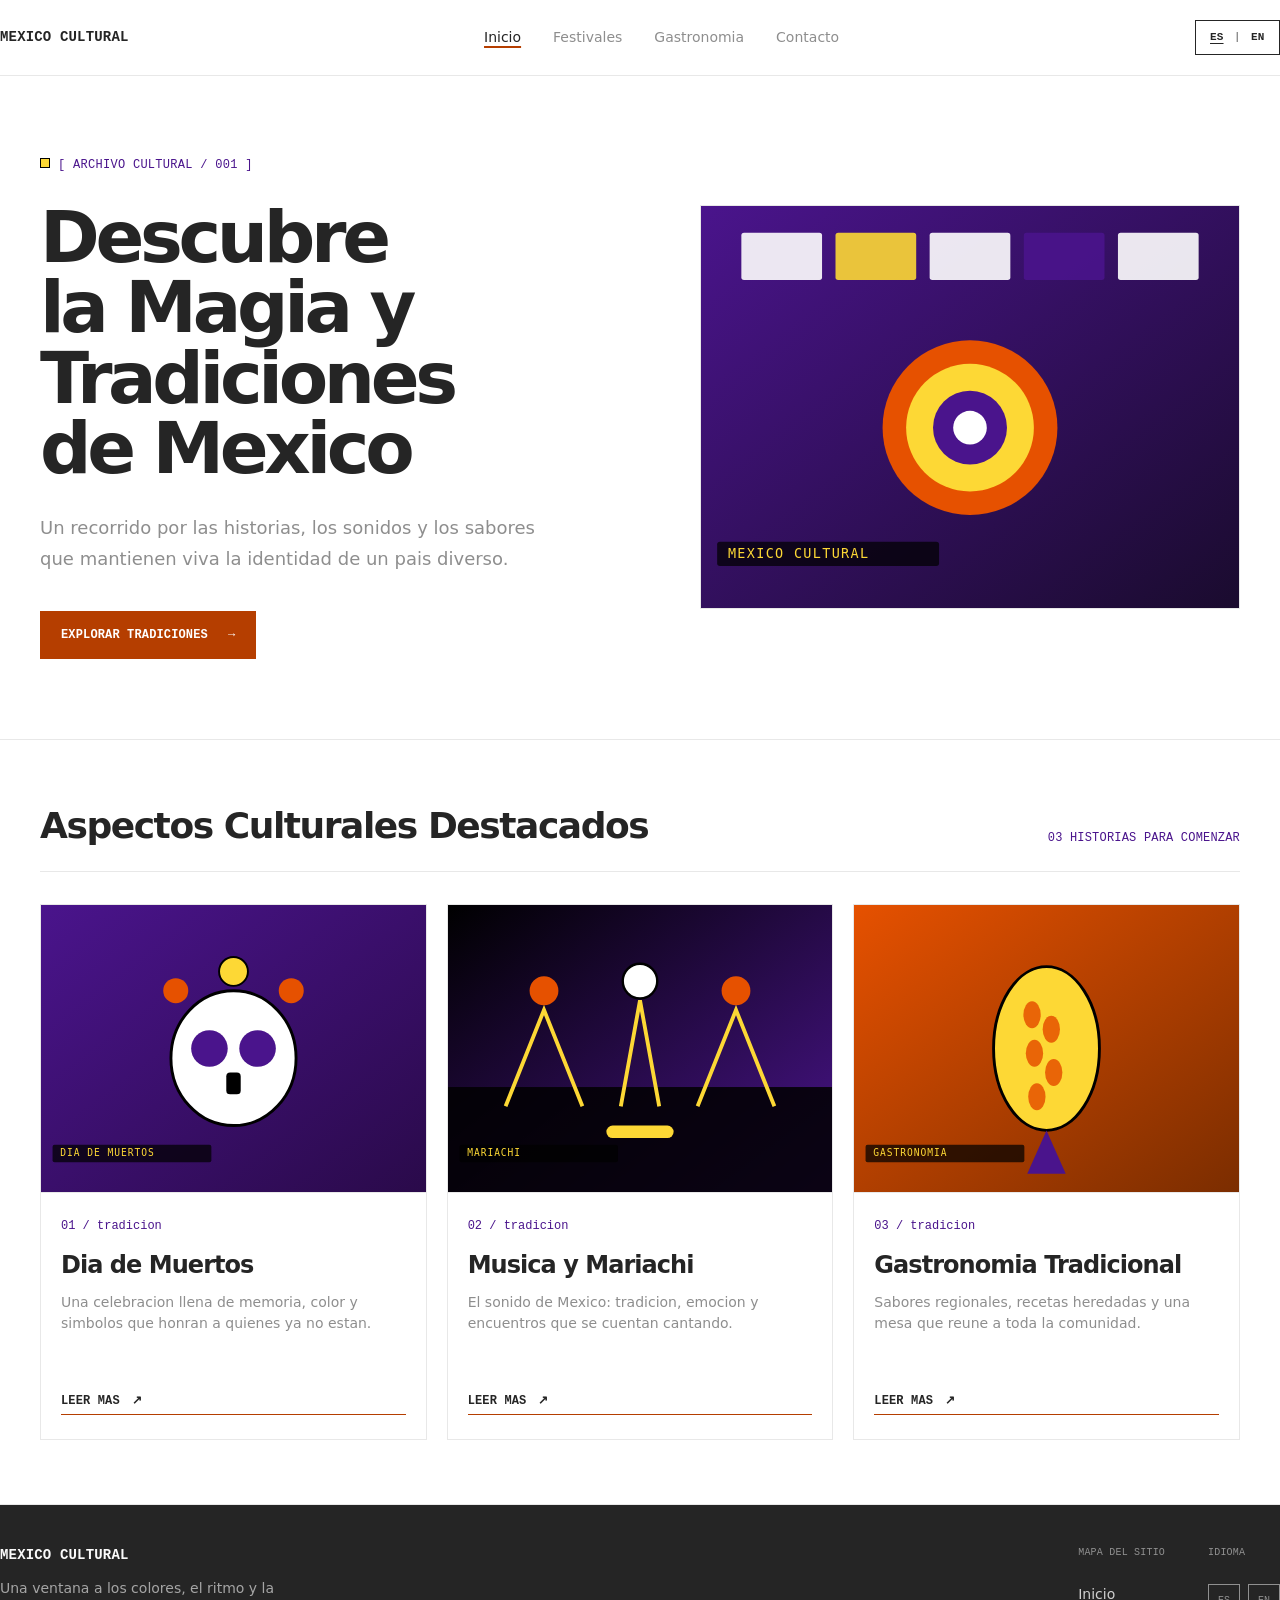
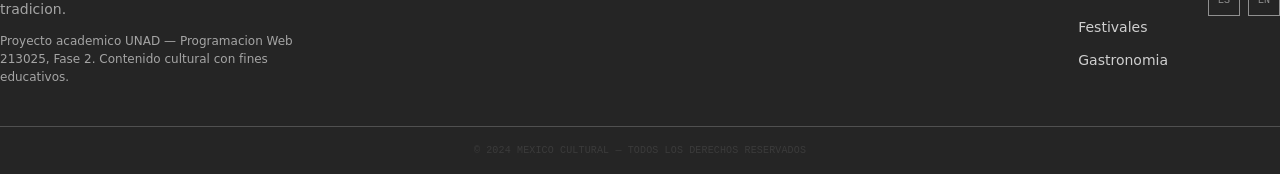
==== index.html @ 6192f886 "feat: paginas ES con imagenes reales, links validos y footer academico Skip-link, toggle ES/EN como " ====
﻿<!DOCTYPE html>
<html lang="es">
<head>
  <meta charset="UTF-8">
  <meta name="viewport" content="width=device-width, initial-scale=1.0">
  <title>Mexico: Colores, Ritmo y Tradicion</title>
  <meta name="description" content="Descubre la magia, los sonidos y los sabores de Mexico.">
  <link rel="stylesheet" href="styles.css">
</head>
<body>
  <a class="skip-link" href="#contenido">Saltar al contenido</a>
  <header class="site-header">
    <div class="container header-inner">
      <a href="index.html" class="logo" aria-label="Mexico Cultural - Inicio">Mexico Cultural</a>
      <nav class="nav" aria-label="Navegacion principal">
        <a href="index.html" class="nav-link active" aria-current="page">Inicio</a>
        <a href="festivals.html" class="nav-link">Festivales</a>
        <a href="gastronomy.html" class="nav-link">Gastronomia</a>
        <a href="#contacto" class="nav-link">Contacto</a>
      </nav>
      <div class="lang-toggle" aria-label="Idioma">
        <a href="index.html" aria-current="true" lang="es">ES</a>
        <span class="lang-separator" aria-hidden="true">|</span>
        <a href="index-en.html" lang="en">EN</a>
      </div>
    </div>
  </header>

  <main id="contenido">
    <section class="hero" aria-labelledby="hero-title">
      <div class="container hero-grid">
        <div class="hero-content">
          <p class="hero-tag">[ Archivo cultural / 001 ]</p>
          <h1 class="hero-title" id="hero-title">Descubre la Magia y Tradiciones de Mexico</h1>
          <p class="hero-description">Un recorrido por las historias, los sonidos y los sabores que mantienen viva la identidad de un pais diverso.</p>
          <a href="#destacados" class="btn btn-primary">Explorar Tradiciones <span aria-hidden="true">→</span></a>
        </div>
        <div class="hero-media">
          <img src="assets/img/hero-cultura.svg" alt="Ilustracion de papel picado, flor de cempasuchil y colores de fiesta mexicana" width="800" height="600" fetchpriority="high">
        </div>
      </div>
    </section>

    <section id="destacados" class="featured" aria-labelledby="destacados-title">
      <div class="container">
        <div class="section-header">
          <h2 class="section-title" id="destacados-title">Aspectos Culturales Destacados</h2>
          <p class="section-subtitle">03 historias para comenzar</p>
        </div>
        <div class="cards-grid">
          <article class="card">
            <div class="card-media">
              <img src="assets/img/card-muertos.svg" alt="Calavera de azucar con cempasuchil del Dia de Muertos" width="800" height="600" loading="lazy">
            </div>
            <div class="card-content">
              <p class="card-meta">01 / tradicion</p>
              <h3 class="card-title">Dia de Muertos</h3>
              <p class="card-description">Una celebracion llena de memoria, color y simbolos que honran a quienes ya no estan.</p>
              <a href="festivals.html" class="card-link">Leer mas <span aria-hidden="true">↗</span></a>
            </div>
          </article>

          <article class="card">
            <div class="card-media">
              <img src="assets/img/card-mariachi.svg" alt="Siluetas de mariachis con trompetas y guitarras en fiesta" width="800" height="600" loading="lazy">
            </div>
            <div class="card-content">
              <p class="card-meta">02 / tradicion</p>
              <h3 class="card-title">Musica y Mariachi</h3>
              <p class="card-description">El sonido de Mexico: tradicion, emocion y encuentros que se cuentan cantando.</p>
              <a href="festivals.html" class="card-link">Leer mas <span aria-hidden="true">↗</span></a>
            </div>
          </article>

          <article class="card">
            <div class="card-media">
              <img src="assets/img/card-gastronomia.svg" alt="Mazorca de maiz dorado simbolo de la cocina mexicana" width="800" height="600" loading="lazy">
            </div>
            <div class="card-content">
              <p class="card-meta">03 / tradicion</p>
              <h3 class="card-title">Gastronomia Tradicional</h3>
              <p class="card-description">Sabores regionales, recetas heredadas y una mesa que reune a toda la comunidad.</p>
              <a href="gastronomy.html" class="card-link">Leer mas <span aria-hidden="true">↗</span></a>
            </div>
          </article>
        </div>
      </div>
    </section>
  </main>

  <footer id="contacto" class="site-footer">
    <div class="container footer-grid">
      <div class="footer-brand">
        <p class="footer-logo">Mexico Cultural</p>
        <p class="footer-tagline">Una ventana a los colores, el ritmo y la tradicion.</p>
        <p class="footer-credit">Proyecto academico UNAD — Programacion Web 213025, Fase 2. Contenido cultural con fines educativos.</p>
      </div>
      <nav class="footer-nav" aria-label="Mapa del sitio">
        <span class="footer-nav-title">Mapa del sitio</span>
        <a href="index.html" class="footer-link">Inicio</a>
        <a href="festivals.html" class="footer-link">Festivales</a>
        <a href="gastronomy.html" class="footer-link">Gastronomia</a>
      </nav>
      <div class="footer-social">
        <span class="footer-nav-title">Idioma</span>
        <div class="social-links">
          <a href="index.html" class="social-link" lang="es" aria-current="true">ES</a>
          <a href="index-en.html" class="social-link" lang="en">EN</a>
        </div>
      </div>
    </div>
    <div class="footer-bottom">
      <p class="copyright">© 2024 Mexico Cultural — Todos los derechos reservados</p>
    </div>
  </footer>

  <script src="script.js"></script>
</body>
</html>
---- styles.css ----
:root {
  --background: #ffffff;
  --foreground: #252525;
  --card: #ffffff;
  --card-foreground: #252525;
  --primary: #252525;
  --primary-foreground: #fafafa;
  --secondary: #f7f7f7;
  --secondary-foreground: #252525;
  --muted: #f7f7f7;
  --muted-foreground: #8e8e8e;
  --accent: #f7f7f7;
  --accent-foreground: #252525;
  --border: #e8e8e8;
  --ring: #b5b5b5;
  --radius: 0.625rem;
}

@media (prefers-color-scheme: dark) {
  :root {
    --background: #252525;
    --foreground: #fafafa;
    --card: #252525;
    --card-foreground: #fafafa;
    --primary: #e8e8e8;
    --primary-foreground: #252525;
    --secondary: #3f3f3f;
    --secondary-foreground: #fafafa;
    --muted: #3f3f3f;
    --muted-foreground: #b5b5b5;
    --accent: #3f3f3f;
    --accent-foreground: #fafafa;
    --border: #404040;
    --ring: #8e8e8e;
  }
}

* {
  box-sizing: border-box;
  margin: 0;
  padding: 0;
  border-color: var(--border);
}

html {
  font-size: 16px;
  -webkit-font-smoothing: antialiased;
  -moz-osx-font-smoothing: grayscale;
}

body {
  font-family: system-ui, -apple-system, BlinkMacSystemFont, 'Segoe UI', Roboto, sans-serif;
  background-color: var(--background);
  color: var(--foreground);
  line-height: 1.5;
  min-height: 100vh;
  display: flex;
  flex-direction: column;
}

a {
  color: inherit;
  text-decoration: none;
}

img {
  max-width: 100%;
  height: auto;
  display: block;
}

button {
  font-family: inherit;
  cursor: pointer;
  border: none;
  background: none;
}

ul {
  list-style: none;
}

.container {
  width: 100%;
  max-width: 80rem;
  margin: 0 auto;
  padding: 0 1.5rem;
}

@media (min-width: 1024px) {
  .container {
    padding: 0 2.5rem;
  }
}

.header-inner {
  display: flex;
  align-items: center;
  justify-content: space-between;
  gap: 1.5rem;
  padding: 1.25rem 0;
}

.logo {
  font-family: ui-monospace, SFMono-Regular, 'SF Mono', Menlo, monospace;
  font-size: 0.875rem;
  font-weight: 700;
  text-transform: uppercase;
  letter-spacing: 0.012em;
  color: var(--foreground);
}

.nav {
  display: none;
  align-items: center;
  gap: 2rem;
}

@media (min-width: 768px) {
  .nav {
    display: flex;
  }
}

.nav-link {
  font-size: 0.875rem;
  color: var(--muted-foreground);
  transition: color 0.2s ease;
}

.nav-link:hover,
.nav-link.active {
  color: var(--foreground);
}

.nav-link.active {
  text-decoration: underline;
  text-decoration-thickness: 2px;
  text-underline-offset: 4px;
  font-weight: 500;
}

.lang-toggle {
  display: inline-flex;
  align-items: center;
  gap: 0.25rem;
  border: 1px solid var(--foreground);
  padding: 0.5rem 0.75rem;
  font-family: ui-monospace, SFMono-Regular, 'SF Mono', Menlo, monospace;
  font-size: 0.6875rem;
  font-weight: 700;
  letter-spacing: 0.014em;
  color: var(--foreground);
  transition: background-color 0.2s ease, color 0.2s ease;
}

.lang-toggle:hover {
  background-color: var(--foreground);
  color: var(--primary-foreground);
}

.lang-separator {
  color: var(--muted-foreground);
}

.site-header {
  border-bottom: 1px solid var(--border);
  position: sticky;
  top: 0;
  background-color: var(--background);
  z-index: 100;
}

main {
  flex: 1;
}

.hero {
  padding: 3rem 0 5rem;
}

@media (min-width: 768px) {
  .hero {
    padding: 5rem 0;
  }
}

.hero-grid {
  display: grid;
  gap: 2.5rem;
}

@media (min-width: 1024px) {
  .hero-grid {
    grid-template-columns: 1.05fr 0.95fr;
    align-items: center;
    gap: 4rem;
  }
}

.hero-content {
  max-width: 42rem;
}

.hero-tag {
  font-family: ui-monospace, SFMono-Regular, 'SF Mono', Menlo, monospace;
  font-size: 0.75rem;
  text-transform: uppercase;
  letter-spacing: 0.024em;
  color: var(--muted-foreground);
  margin-bottom: 1.75rem;
}

.hero-title {
  font-size: 3rem;
  font-weight: 600;
  line-height: 0.98;
  letter-spacing: -0.06em;
  text-wrap: balance;
}

@media (min-width: 768px) {
  .hero-title {
    font-size: 4.5rem;
  }
}

.hero-description {
  margin-top: 1.75rem;
  max-width: 32rem;
  font-size: 1rem;
  line-height: 1.75;
  color: var(--muted-foreground);
}

@media (min-width: 768px) {
  .hero-description {
    font-size: 1.125rem;
  }
}

.btn {
  display: inline-flex;
  align-items: center;
  gap: 1.25rem;
  font-family: ui-monospace, SFMono-Regular, 'SF Mono', Menlo, monospace;
  font-size: 0.75rem;
  font-weight: 700;
  text-transform: uppercase;
  letter-spacing: 0.012em;
  padding: 0.875rem 1.25rem;
  border: 1px solid transparent;
  transition: transform 0.2s ease, background-color 0.2s ease, color 0.2s ease;
  white-space: nowrap;
}

.btn-primary {
  border-color: var(--foreground);
  background-color: var(--foreground);
  color: var(--primary-foreground);
  margin-top: 2.25rem;
}

.btn-primary:hover {
  transform: translateY(-0.125rem);
}

.btn-outline {
  border-color: var(--primary);
  color: var(--primary);
  background-color: transparent;
}

.btn-outline:hover {
  background-color: var(--primary);
  color: var(--primary-foreground);
}

.image-placeholder {
  position: relative;
  display: flex;
  align-items: center;
  justify-content: center;
  aspect-ratio: 4 / 3;
  overflow: hidden;
  border: 1px solid var(--border);
  background-color: var(--muted);
}

.hero .image-placeholder {
  aspect-ratio: 4 / 3;
}

.placeholder-border {
  position: absolute;
  inset: 1rem;
  border: 1px dashed var(--muted-foreground);
  opacity: 0.4;
}

.placeholder-content {
  position: relative;
  display: flex;
  flex-direction: column;
  align-items: center;
  gap: 0.5rem;
  color: var(--muted-foreground);
  text-align: center;
}

.placeholder-icon {
  font-size: 1.5rem;
  font-weight: 300;
  line-height: 1;
}

.placeholder-label {
  font-family: ui-monospace, SFMono-Regular, 'SF Mono', Menlo, monospace;
  font-size: 0.625rem;
  text-transform: uppercase;
  letter-spacing: 0.022em;
}

.featured {
  border-top: 1px solid var(--border);
  padding: 3rem 0 4rem;
}

@media (min-width: 1024px) {
  .featured {
    padding: 4rem 0;
  }
}

.section-header {
  display: flex;
  flex-direction: column;
  gap: 0.75rem;
  border-bottom: 1px solid var(--border);
  padding-bottom: 1.5rem;
  margin-bottom: 2rem;
}

@media (min-width: 640px) {
  .section-header {
    flex-direction: row;
    align-items: flex-end;
    justify-content: space-between;
  }
}

.section-title {
  font-size: 1.875rem;
  font-weight: 600;
  letter-spacing: -0.04em;
  line-height: 1.2;
}

@media (min-width: 768px) {
  .section-title {
    font-size: 2.25rem;
  }
}

.section-subtitle {
  font-family: ui-monospace, SFMono-Regular, 'SF Mono', Menlo, monospace;
  font-size: 0.75rem;
  text-transform: uppercase;
  letter-spacing: 0.016em;
  color: var(--muted-foreground);
}

.cards-grid {
  display: grid;
  gap: 1.25rem;
}

@media (min-width: 768px) {
  .cards-grid {
    grid-template-columns: repeat(3, 1fr);
  }
}

.card {
  display: flex;
  flex-direction: column;
  border: 1px solid var(--border);
  background-color: var(--card);
  padding: 0.75rem;
  transition: border-color 0.2s ease;
}

.card:hover {
  border-color: var(--ring);
}

.card .image-placeholder {
  aspect-ratio: 4 / 3;
  margin: -0.75rem -0.75rem 0;
}

.card-content {
  flex: 1;
  display: flex;
  flex-direction: column;
  padding: 1.5rem 0.5rem 0.75rem;
}

.card-meta {
  font-family: ui-monospace, SFMono-Regular, 'SF Mono', Menlo, monospace;
  font-size: 0.75rem;
  color: var(--muted-foreground);
  margin-bottom: 1rem;
}

.card-title {
  font-size: 1.5rem;
  font-weight: 600;
  letter-spacing: -0.04em;
  line-height: 1.2;
}

.card-description {
  margin-top: 0.75rem;
  min-height: 5rem;
  font-size: 0.875rem;
  line-height: 1.5;
  color: var(--muted-foreground);
}

.card-link {
  display: inline-flex;
  align-items: center;
  gap: 0.75rem;
  margin-top: 1.25rem;
  border-bottom: 1px solid var(--foreground);
  padding-bottom: 0.25rem;
  font-family: ui-monospace, SFMono-Regular, 'SF Mono', Menlo, monospace;
  font-size: 0.75rem;
  font-weight: 700;
  text-transform: uppercase;
  letter-spacing: 0.012em;
  color: var(--foreground);
  opacity: 1;
  transition: opacity 0.2s ease;
}

.card:hover .card-link {
  opacity: 0.6;
}

.page-header {
  padding: 3.5rem 0;
  border-bottom: 1px solid var(--border);
}

@media (min-width: 1024px) {
  .page-header {
    padding: 5rem 0;
  }
}

.page-tag {
  font-family: ui-monospace, SFMono-Regular, 'SF Mono', Menlo, monospace;
  font-size: 0.75rem;
  text-transform: uppercase;
  letter-spacing: 0.024em;
  color: var(--muted-foreground);
  margin-bottom: 1.5rem;
}

.page-title {
  font-size: 2.25rem;
  font-weight: 600;
  line-height: 1;
  letter-spacing: -0.055em;
  text-wrap: balance;
}

@media (min-width: 768px) {
  .page-title {
    font-size: 3.75rem;
  }
}

.page-description {
  margin-top: 1.5rem;
  max-width: 42rem;
  font-size: 1rem;
  line-height: 1.75;
  color: var(--muted-foreground);
}

@media (min-width: 768px) {
  .page-description {
    font-size: 1.125rem;
  }
}

.traditions {
  padding: 3rem 0;
}

@media (min-width: 1024px) {
  .traditions {
    padding: 4rem 0;
  }
}

.tradition-card {
  display: grid;
  border: 1px solid var(--border);
  background-color: var(--card);
  margin-top: 2rem;
}

@media (min-width: 768px) {
  .tradition-card {
    grid-template-columns: 1fr 1fr;
  }
}

.tradition-card:first-child {
  margin-top: 0;
}

.tradition-left .tradition-image {
  order: 1;
}

@media (min-width: 768px) {
  .tradition-left .tradition-image {
    order: 1;
  }

  .tradition-left .tradition-content {
    order: 2;
  }
}

.tradition-right .tradition-image {
  order: 2;
}

@media (min-width: 768px) {
  .tradition-right .tradition-image {
    order: 2;
  }

  .tradition-right .tradition-content {
    order: 1;
  }
}

.tradition-image {
  min-height: 16rem;
}

@media (min-width: 768px) {
  .tradition-image {
    min-height: 20rem;
  }
}

.tradition-image .image-placeholder {
  width: 100%;
  height: 100%;
  aspect-ratio: auto;
}

.tradition-content {
  display: flex;
  flex-direction: column;
  justify-content: center;
  padding: 1.75rem;
}

@media (min-width: 768px) {
  .tradition-content {
    padding: 3rem;
  }
}

.tradition-meta {
  font-family: ui-monospace, SFMono-Regular, 'SF Mono', Menlo, monospace;
  font-size: 0.75rem;
  color: var(--muted-foreground);
  margin-bottom: 1.25rem;
}

.tradition-title {
  font-size: 1.5rem;
  font-weight: 600;
  line-height: 1.25;
  letter-spacing: -0.04em;
}

@media (min-width: 768px) {
  .tradition-title {
    font-size: 1.875rem;
  }
}

.tradition-description {
  margin-top: 1.25rem;
  font-size: 0.875rem;
  line-height: 1.5;
  color: var(--muted-foreground);
}

@media (min-width: 768px) {
  .tradition-description {
    font-size: 1rem;
  }
}

.cta-section {
  padding: 3rem 0 4rem;
}

@media (min-width: 1024px) {
  .cta-section {
    padding: 5rem 0 4rem;
  }
}

.cta-card {
  display: flex;
  flex-direction: column;
  align-items: flex-start;
  gap: 1.5rem;
  border: 1px solid var(--foreground);
  background-color: var(--foreground);
  color: var(--primary-foreground);
  padding: 1.75rem;
}

@media (min-width: 768px) {
  .cta-card {
    flex-direction: row;
    align-items: center;
    justify-content: space-between;
    padding: 2.5rem;
  }
}

.cta-tag {
  font-family: ui-monospace, SFMono-Regular, 'SF Mono', Menlo, monospace;
  font-size: 0.75rem;
  text-transform: uppercase;
  letter-spacing: 0.02em;
  color: var(--primary-foreground);
  opacity: 0.6;
}

.cta-title {
  margin-top: 0.75rem;
  font-size: 1.5rem;
  font-weight: 600;
  letter-spacing: -0.04em;
}

@media (min-width: 768px) {
  .cta-title {
    font-size: 1.875rem;
  }
}

.cta-description {
  margin-top: 0.75rem;
  max-width: 36rem;
  font-size: 0.875rem;
  line-height: 1.5;
  color: var(--primary-foreground);
  opacity: 0.65;
}

.heritage-section {
  padding: 3rem 0;
}

@media (min-width: 1024px) {
  .heritage-section {
    padding: 4rem 0;
  }
}

.heritage-card {
  display: grid;
  border: 1px solid var(--border);
  background-color: var(--card);
}

@media (min-width: 768px) {
  .heritage-card {
    grid-template-columns: 0.8fr 1.2fr;
  }
}

.heritage-image {
  min-height: 16rem;
}

.heritage-image .image-placeholder {
  width: 100%;
  height: 100%;
  aspect-ratio: auto;
}

.heritage-content {
  display: flex;
  flex-direction: column;
  justify-content: center;
  padding: 1.75rem;
}

@media (min-width: 768px) {
  .heritage-content {
    padding: 3rem;
  }
}

.heritage-meta {
  font-family: ui-monospace, SFMono-Regular, 'SF Mono', Menlo, monospace;
  font-size: 0.75rem;
  color: var(--muted-foreground);
  margin-bottom: 1.25rem;
}

.heritage-title {
  font-size: 1.5rem;
  font-weight: 600;
  line-height: 1.25;
  letter-spacing: -0.04em;
}

@media (min-width: 768px) {
  .heritage-title {
    font-size: 2.25rem;
  }
}

.heritage-description {
  margin-top: 1.25rem;
  font-size: 0.875rem;
  line-height: 1.5;
  color: var(--muted-foreground);
}

.heritage-description + .heritage-description {
  margin-top: 1rem;
}

.dishes-section {
  padding: 3rem 0 4rem;
  border-top: 1px solid var(--border);
}

@media (min-width: 1024px) {
  .dishes-section {
    padding: 4rem 0;
  }
}

.dishes-section .section-header {
  margin-bottom: 2rem;
  padding-bottom: 2rem;
}

.ingredients {
  margin-top: 1.5rem;
  border-top: 1px solid var(--border);
  padding-top: 1rem;
}

.ingredients-title {
  font-family: ui-monospace, SFMono-Regular, 'SF Mono', Menlo, monospace;
  font-size: 0.625rem;
  text-transform: uppercase;
  letter-spacing: 0.016em;
  color: var(--muted-foreground);
}

.ingredients-list {
  display: grid;
  grid-template-columns: repeat(2, 1fr);
  gap: 0.5rem 0.75rem;
  margin-top: 0.75rem;
}

.ingredients-list li {
  font-size: 0.875rem;
  position: relative;
  padding-left: 1rem;
}

.ingredients-list li::before {
  content: '—';
  position: absolute;
  left: 0;
  color: var(--muted-foreground);
}

.site-footer {
  margin-top: auto;
  border-top: 1px solid var(--border);
  background-color: var(--foreground);
  color: var(--primary-foreground);
}

.footer-grid {
  display: grid;
  gap: 2.5rem;
  padding: 2.5rem 0;
}

@media (min-width: 1024px) {
  .footer-grid {
    grid-template-columns: 1fr auto auto;
    padding: 2.5rem 0;
  }
}

.footer-logo {
  font-family: ui-monospace, SFMono-Regular, 'SF Mono', Menlo, monospace;
  font-size: 0.875rem;
  font-weight: 700;
  text-transform: uppercase;
  letter-spacing: 0.012em;
}

.footer-tagline {
  margin-top: 0.75rem;
  max-width: 18rem;
  font-size: 0.875rem;
  line-height: 1.5;
  color: var(--primary-foreground);
  opacity: 0.6;
}

.footer-nav-title {
  display: block;
  font-family: ui-monospace, SFMono-Regular, 'SF Mono', Menlo, monospace;
  font-size: 0.625rem;
  text-transform: uppercase;
  letter-spacing: 0.02em;
  color: var(--primary-foreground);
  opacity: 0.5;
  margin-bottom: 0.75rem;
}

.footer-nav {
  display: flex;
  flex-direction: column;
  gap: 0.75rem;
  font-size: 0.875rem;
}

.footer-link {
  color: var(--primary-foreground);
  opacity: 0.8;
  transition: text-decoration 0.2s ease;
}

.footer-link:hover {
  text-decoration: underline;
}

.footer-social {
  display: flex;
  flex-direction: column;
  gap: 0.75rem;
}

.social-links {
  display: flex;
  gap: 0.5rem;
}

.social-link {
  display: flex;
  align-items: center;
  justify-content: center;
  width: 2rem;
  height: 2rem;
  border: 1px solid var(--primary-foreground);
  opacity: 0.5;
  font-family: ui-monospace, SFMono-Regular, 'SF Mono', Menlo, monospace;
  font-size: 0.625rem;
  text-transform: uppercase;
  color: var(--primary-foreground);
  transition: background-color 0.2s ease, color 0.2s ease;
}

.social-link:hover {
  background-color: var(--primary-foreground);
  color: var(--foreground);
}

.footer-bottom {
  border-top: 1px solid var(--primary-foreground);
  opacity: 0.2;
  padding: 1rem 0;
}

.copyright {
  font-family: ui-monospace, SFMono-Regular, 'SF Mono', Menlo, monospace;
  font-size: 0.625rem;
  text-transform: uppercase;
  letter-spacing: 0.015em;
  text-align: center;
  color: var(--primary-foreground);
  opacity: 0.5;
}
/* ==================================================
   FASE 2 — Identidad mexicana + accesibilidad
   Conserva tokens base, amplia sin destruir.
   ================================================== */
:root {
  --cempasuchil: #E65100;
  --cempasuchil-dark: #B53E00;
  --obispo: #4A148C;
  --fiesta: #FDD835;
  --blanco: #FFFFFF;
  --negro: #000000;
}

@media (prefers-color-scheme: dark) {
  :root {
    --cempasuchil: #FF8A3D;
    --cempasuchil-dark: #E65100;
    --obispo: #CE93D8;
    --fiesta: #FDD835;
  }
}

/* Foco visible AA */
:focus-visible {
  outline: 3px solid var(--cempasuchil);
  outline-offset: 2px;
  border-radius: 2px;
}

/* Skip link */
.skip-link {
  position: absolute;
  left: -9999px;
  top: 0;
  background: var(--negro);
  color: var(--blanco);
  padding: 0.75rem 1rem;
  z-index: 200;
  font-size: 0.875rem;
}
.skip-link:focus {
  left: 0.5rem;
  top: 0.5rem;
}

/* Imagenes reales locales */
.card img,
.hero-media img,
.tradition-image img,
.heritage-image img {
  width: 100%;
  height: 100%;
  object-fit: cover;
  display: block;
}
.hero-media,
.tradition-image,
.heritage-image,
.card-media {
  overflow: hidden;
  background: var(--muted);
}
.hero-media { aspect-ratio: 4 / 3; border: 1px solid var(--border); }
.card-media { aspect-ratio: 4 / 3; margin: -0.75rem -0.75rem 0; border-bottom: 1px solid var(--border); }
.tradition-image, .heritage-image { min-height: 16rem; }
@media (min-width: 768px) {
  .tradition-image, .heritage-image { min-height: 20rem; }
}

/* Acentos editoriales morados */
.hero-tag, .page-tag, .card-meta, .tradition-meta,
.heritage-meta, .section-subtitle, .ingredients-title {
  color: var(--obispo);
}
.hero-tag::before, .page-tag::before {
  content: "";
  display: inline-block;
  width: 0.5rem;
  height: 0.5rem;
  background: var(--fiesta);
  border: 1px solid var(--negro);
  margin-right: 0.5rem;
  vertical-align: baseline;
}

/* CTA naranja accion */
.btn-primary {
  border-color: var(--cempasuchil-dark);
  background-color: var(--cempasuchil-dark);
  color: var(--blanco);
}
.btn-primary:hover { background-color: var(--cempasuchil); border-color: var(--cempasuchil); transform: translateY(-0.125rem); }
.btn-outline {
  border-color: var(--blanco);
  color: var(--blanco);
  background: transparent;
}
.btn-outline:hover { background: var(--cempasuchil-dark); border-color: var(--cempasuchil-dark); color: var(--blanco); }
.card-link { border-bottom-color: var(--cempasuchil-dark); }
.card:hover { border-color: var(--obispo); }
.nav-link.active { text-decoration-color: var(--cempasuchil-dark); }
.cta-card { border-color: var(--negro); }
.cta-tag { color: var(--fiesta); opacity: 0.9; }

/* Toggle idioma como enlaces reales */
.lang-toggle { gap: 0.5rem; }
.lang-toggle a { color: inherit; text-decoration: none; padding: 0 0.15rem; }
.lang-toggle a[aria-current="true"] { text-decoration: underline; text-underline-offset: 3px; }
.lang-toggle a:hover { text-decoration: underline; }

/* Footer academico */
.footer-credit {
  margin-top: 0.75rem;
  font-size: 0.75rem;
  line-height: 1.5;
  opacity: 0.6;
  max-width: 20rem;
}

@media (prefers-reduced-motion: reduce) {
  * { transition: none !important; }
}
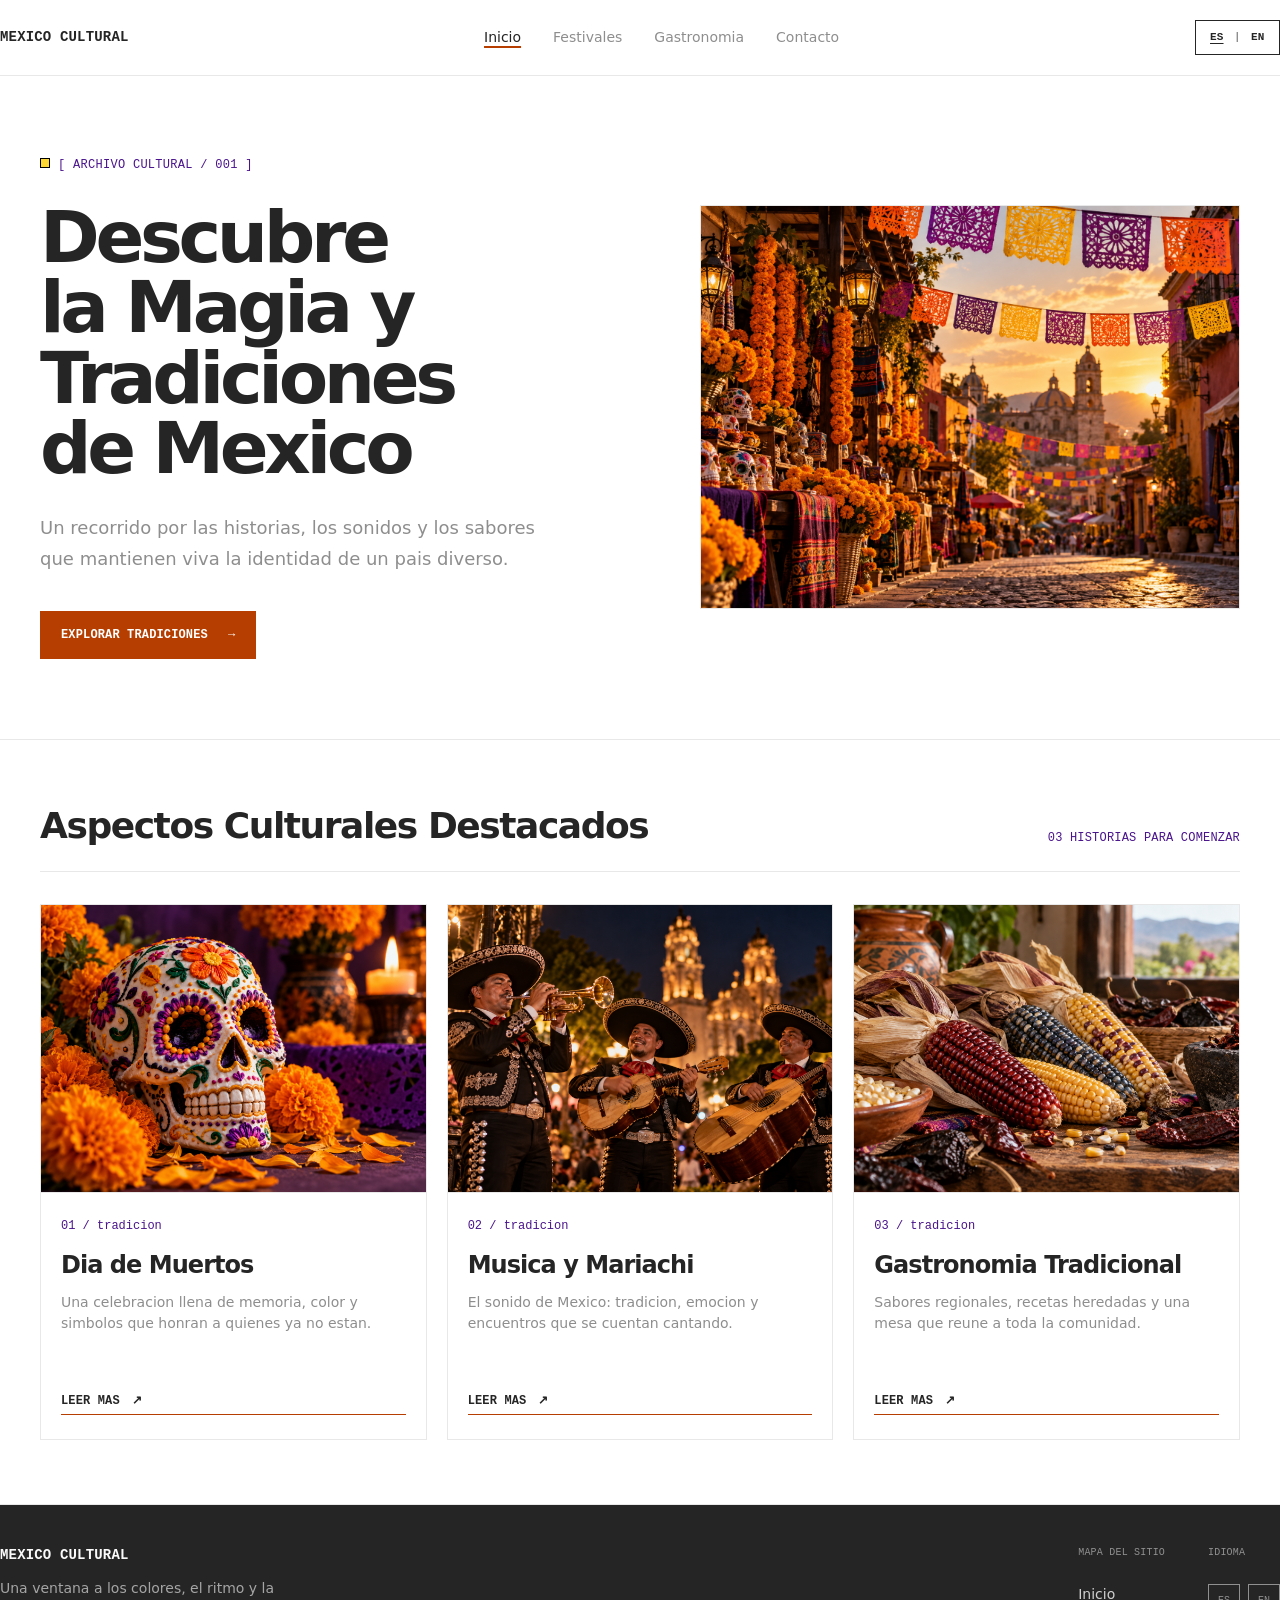
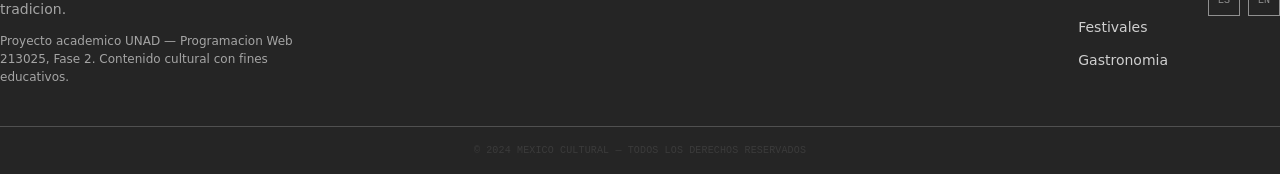
==== commit 09fca0a7: "feat: fotos reales PNG Fase 2, reemplaza SVG placeholders 12 PNG en assets/img, HTML actualizado a ." ====
--- a/index.html
+++ b/index.html
@@ -36,7 +36,7 @@
           <a href="#destacados" class="btn btn-primary">Explorar Tradiciones <span aria-hidden="true">→</span></a>
         </div>
         <div class="hero-media">
-          <img src="assets/img/hero-cultura.svg" alt="Ilustracion de papel picado, flor de cempasuchil y colores de fiesta mexicana" width="800" height="600" fetchpriority="high">
+          <img src="assets/img/hero-cultura.png" alt="Ilustracion de papel picado, flor de cempasuchil y colores de fiesta mexicana" width="800" height="600" fetchpriority="high">
         </div>
       </div>
     </section>
@@ -50,7 +50,7 @@
         <div class="cards-grid">
           <article class="card">
             <div class="card-media">
-              <img src="assets/img/card-muertos.svg" alt="Calavera de azucar con cempasuchil del Dia de Muertos" width="800" height="600" loading="lazy">
+              <img src="assets/img/card-muertos.png" alt="Calavera de azucar con cempasuchil del Dia de Muertos" width="800" height="600" loading="lazy">
             </div>
             <div class="card-content">
               <p class="card-meta">01 / tradicion</p>
@@ -62,7 +62,7 @@
 
           <article class="card">
             <div class="card-media">
-              <img src="assets/img/card-mariachi.svg" alt="Siluetas de mariachis con trompetas y guitarras en fiesta" width="800" height="600" loading="lazy">
+              <img src="assets/img/card-mariachi.png" alt="Siluetas de mariachis con trompetas y guitarras en fiesta" width="800" height="600" loading="lazy">
             </div>
             <div class="card-content">
               <p class="card-meta">02 / tradicion</p>
@@ -74,7 +74,7 @@
 
           <article class="card">
             <div class="card-media">
-              <img src="assets/img/card-gastronomia.svg" alt="Mazorca de maiz dorado simbolo de la cocina mexicana" width="800" height="600" loading="lazy">
+              <img src="assets/img/card-gastronomia.png" alt="Mazorca de maiz dorado simbolo de la cocina mexicana" width="800" height="600" loading="lazy">
             </div>
             <div class="card-content">
               <p class="card-meta">03 / tradicion</p>
@@ -117,3 +117,4 @@
   <script src="script.js"></script>
 </body>
 </html>
+
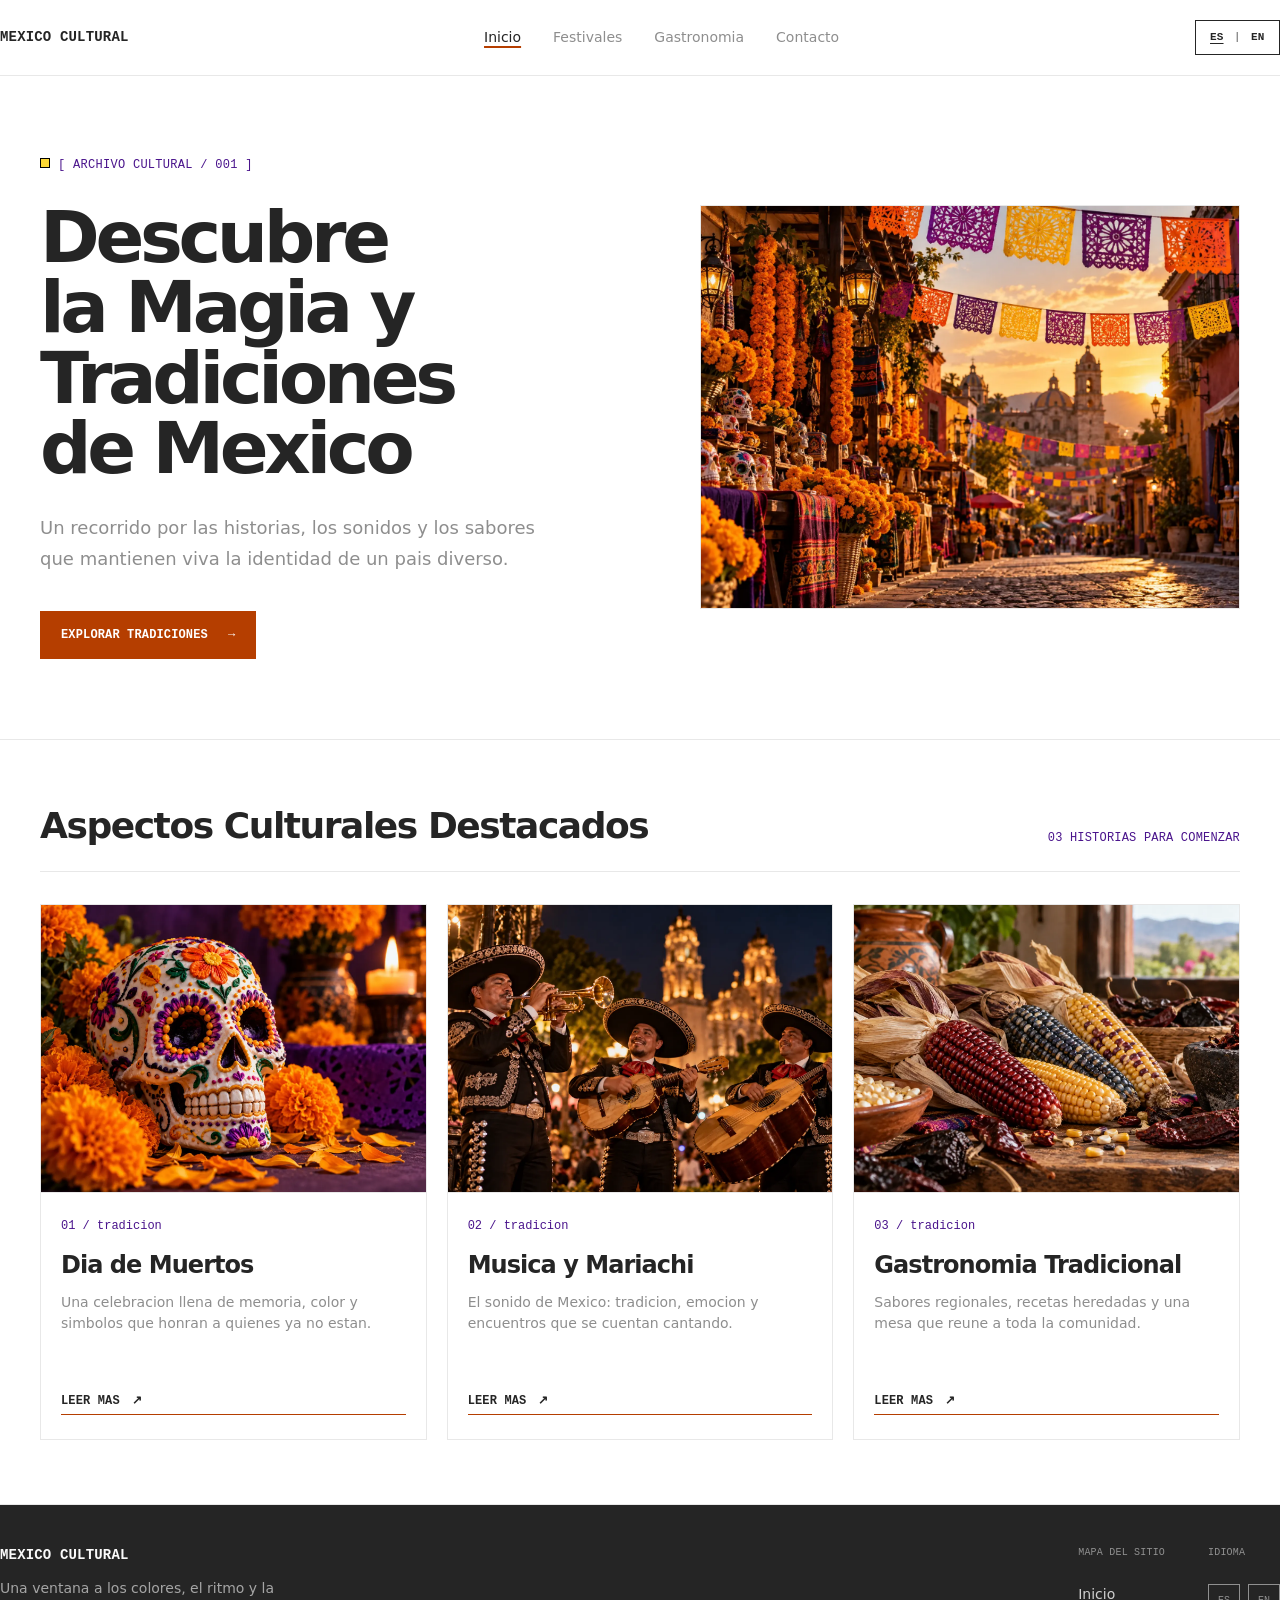
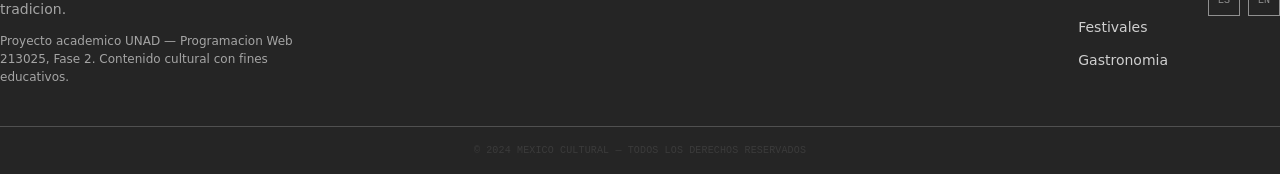
==== commit 1e8e8e6e: "perf: imágenes WebP optimizadas (~2MB total vs 28MB PNG) 12 WebP en assets/img (~140-270 KB c/u), HT" ====
--- a/index.html
+++ b/index.html
@@ -36,7 +36,7 @@
           <a href="#destacados" class="btn btn-primary">Explorar Tradiciones <span aria-hidden="true">→</span></a>
         </div>
         <div class="hero-media">
-          <img src="assets/img/hero-cultura.png" alt="Ilustracion de papel picado, flor de cempasuchil y colores de fiesta mexicana" width="800" height="600" fetchpriority="high">
+          <img src="assets/img/hero-cultura.webp" alt="Ilustracion de papel picado, flor de cempasuchil y colores de fiesta mexicana" width="800" height="600" fetchpriority="high">
         </div>
       </div>
     </section>
@@ -50,7 +50,7 @@
         <div class="cards-grid">
           <article class="card">
             <div class="card-media">
-              <img src="assets/img/card-muertos.png" alt="Calavera de azucar con cempasuchil del Dia de Muertos" width="800" height="600" loading="lazy">
+              <img src="assets/img/card-muertos.webp" alt="Calavera de azucar con cempasuchil del Dia de Muertos" width="800" height="600" loading="lazy">
             </div>
             <div class="card-content">
               <p class="card-meta">01 / tradicion</p>
@@ -62,7 +62,7 @@
 
           <article class="card">
             <div class="card-media">
-              <img src="assets/img/card-mariachi.png" alt="Siluetas de mariachis con trompetas y guitarras en fiesta" width="800" height="600" loading="lazy">
+              <img src="assets/img/card-mariachi.webp" alt="Siluetas de mariachis con trompetas y guitarras en fiesta" width="800" height="600" loading="lazy">
             </div>
             <div class="card-content">
               <p class="card-meta">02 / tradicion</p>
@@ -74,7 +74,7 @@
 
           <article class="card">
             <div class="card-media">
-              <img src="assets/img/card-gastronomia.png" alt="Mazorca de maiz dorado simbolo de la cocina mexicana" width="800" height="600" loading="lazy">
+              <img src="assets/img/card-gastronomia.webp" alt="Mazorca de maiz dorado simbolo de la cocina mexicana" width="800" height="600" loading="lazy">
             </div>
             <div class="card-content">
               <p class="card-meta">03 / tradicion</p>
@@ -118,3 +118,4 @@
 </body>
 </html>
 
+
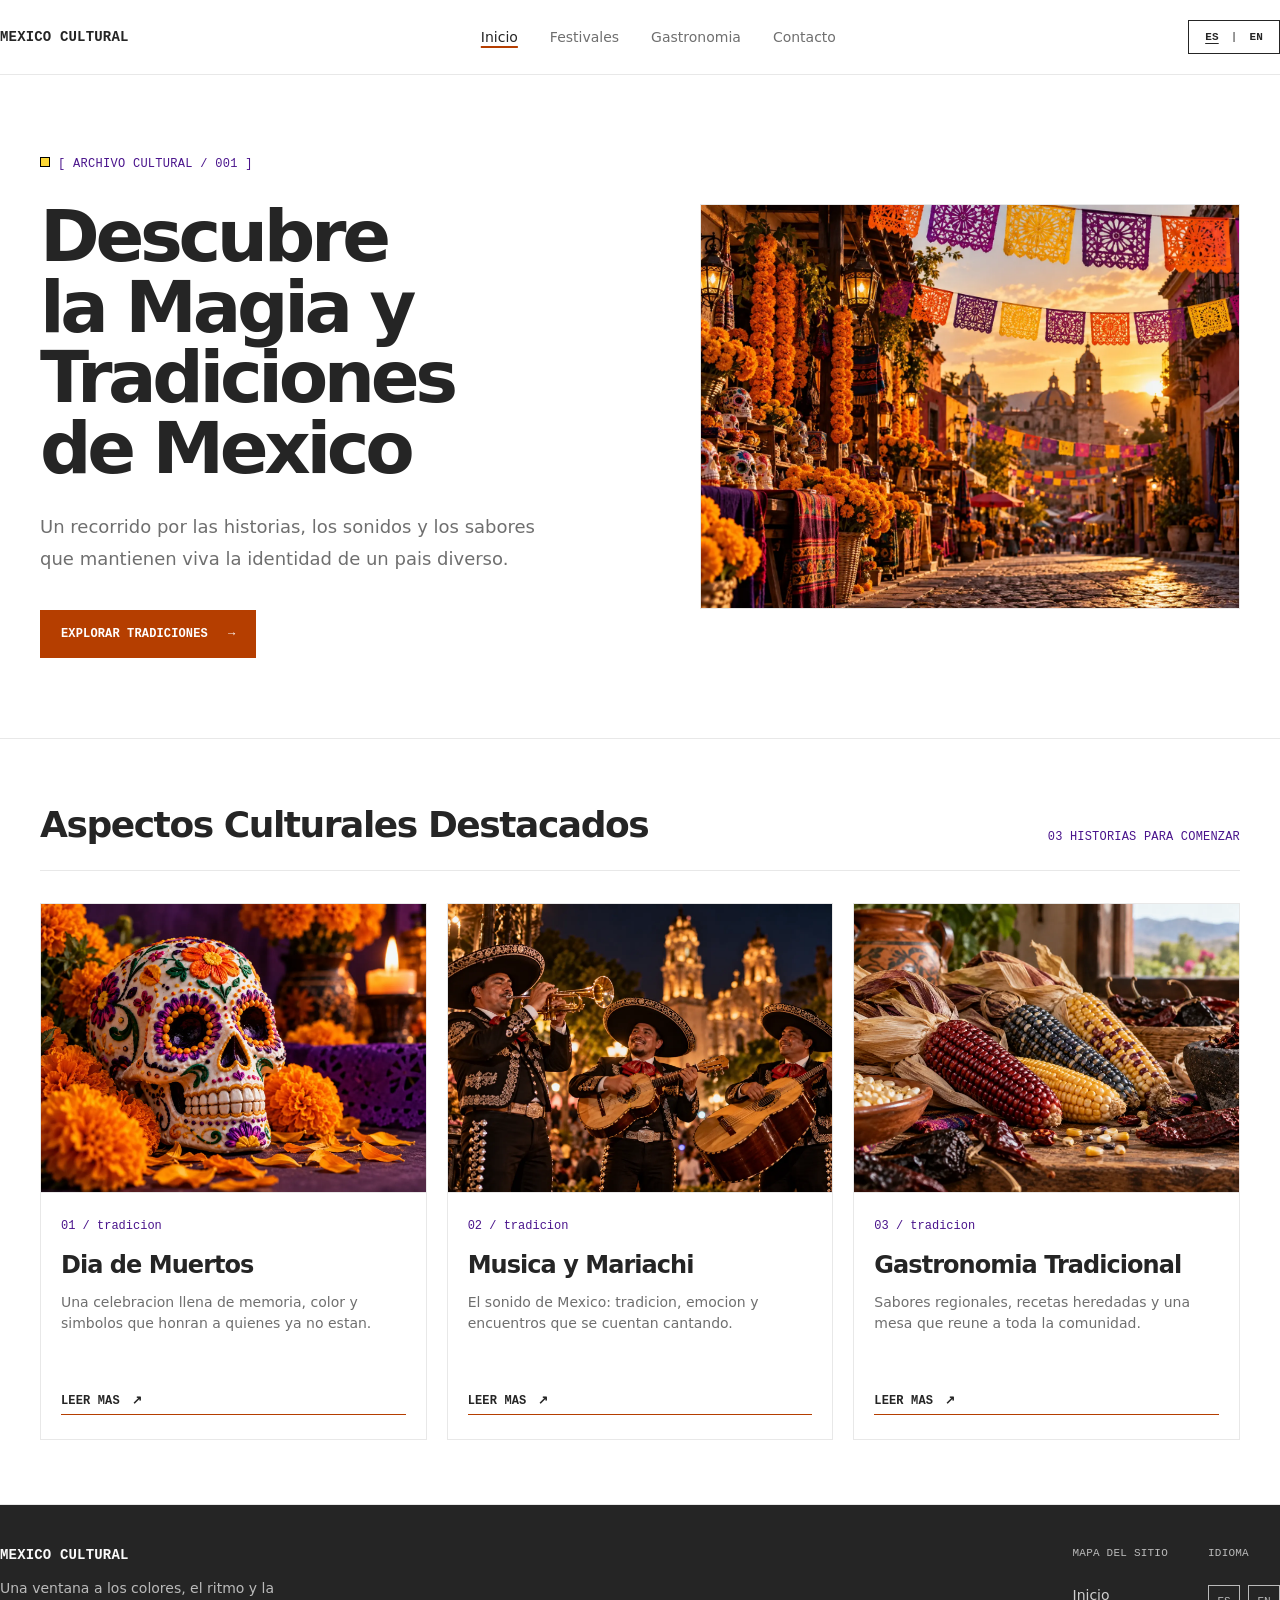
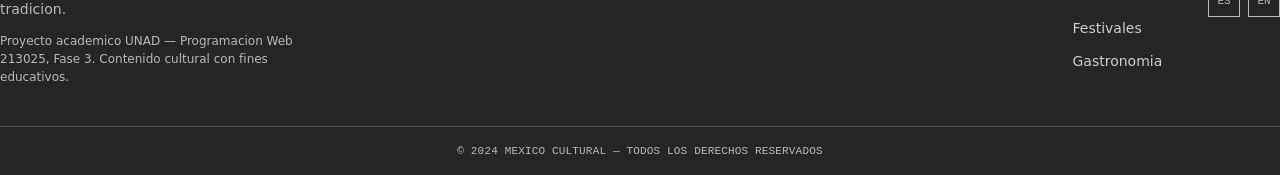
==== commit c29a0db1: "fix(html): expose language switcher and label repeated links" ====
--- a/index.html
+++ b/index.html
@@ -5,28 +5,37 @@
   <meta name="viewport" content="width=device-width, initial-scale=1.0">
   <title>Mexico: Colores, Ritmo y Tradicion</title>
   <meta name="description" content="Descubre la magia, los sonidos y los sabores de Mexico.">
-  <link rel="stylesheet" href="styles.css">
+  <link rel="alternate" hreflang="es" href="index.html">
+  <link rel="alternate" hreflang="en" href="index-en.html">
+  <link rel="alternate" hreflang="x-default" href="index.html">
+  <link rel="stylesheet" href="css/styles.css">
 </head>
 <body>
   <a class="skip-link" href="#contenido">Saltar al contenido</a>
   <header class="site-header">
     <div class="container header-inner">
       <a href="index.html" class="logo" aria-label="Mexico Cultural - Inicio">Mexico Cultural</a>
-      <nav class="nav" aria-label="Navegacion principal">
+      <button type="button" class="nav-toggle" aria-expanded="false" aria-controls="primary-nav">
+        <span class="nav-toggle-bar" aria-hidden="true"></span>
+        <span class="nav-toggle-bar" aria-hidden="true"></span>
+        <span class="nav-toggle-bar" aria-hidden="true"></span>
+        <span class="visually-hidden">Menu</span>
+      </button>
+      <nav id="primary-nav" class="nav" aria-label="Navegacion principal">
         <a href="index.html" class="nav-link active" aria-current="page">Inicio</a>
         <a href="festivals.html" class="nav-link">Festivales</a>
         <a href="gastronomy.html" class="nav-link">Gastronomia</a>
         <a href="#contacto" class="nav-link">Contacto</a>
       </nav>
-      <div class="lang-toggle" aria-label="Idioma">
-        <a href="index.html" aria-current="true" lang="es">ES</a>
+      <nav class="lang-toggle" aria-label="Idioma">
+        <a href="index.html" aria-current="page" lang="es" hreflang="es">ES</a>
         <span class="lang-separator" aria-hidden="true">|</span>
-        <a href="index-en.html" lang="en">EN</a>
-      </div>
+        <a href="index-en.html" lang="en" hreflang="en">EN</a>
+      </nav>
     </div>
   </header>
 
-  <main id="contenido">
+  <main id="contenido" tabindex="-1">
     <section class="hero" aria-labelledby="hero-title">
       <div class="container hero-grid">
         <div class="hero-content">
@@ -36,7 +45,7 @@
           <a href="#destacados" class="btn btn-primary">Explorar Tradiciones <span aria-hidden="true">→</span></a>
         </div>
         <div class="hero-media">
-          <img src="assets/img/hero-cultura.webp" alt="Ilustracion de papel picado, flor de cempasuchil y colores de fiesta mexicana" width="800" height="600" fetchpriority="high">
+          <img src="images/hero-cultura.webp" alt="Ilustracion de papel picado, flor de cempasuchil y colores de fiesta mexicana" width="800" height="600" fetchpriority="high">
         </div>
       </div>
     </section>
@@ -50,37 +59,37 @@
         <div class="cards-grid">
           <article class="card">
             <div class="card-media">
-              <img src="assets/img/card-muertos.webp" alt="Calavera de azucar con cempasuchil del Dia de Muertos" width="800" height="600" loading="lazy">
+              <img src="images/card-muertos.webp" alt="Calavera de azucar con cempasuchil del Dia de Muertos" width="800" height="600" loading="lazy">
             </div>
             <div class="card-content">
               <p class="card-meta">01 / tradicion</p>
               <h3 class="card-title">Dia de Muertos</h3>
               <p class="card-description">Una celebracion llena de memoria, color y simbolos que honran a quienes ya no estan.</p>
-              <a href="festivals.html" class="card-link">Leer mas <span aria-hidden="true">↗</span></a>
+              <a href="festivals.html" class="card-link" aria-label="Leer mas: Dia de Muertos">Leer mas <span aria-hidden="true">↗</span></a>
             </div>
           </article>
 
           <article class="card">
             <div class="card-media">
-              <img src="assets/img/card-mariachi.webp" alt="Siluetas de mariachis con trompetas y guitarras en fiesta" width="800" height="600" loading="lazy">
+              <img src="images/card-mariachi.webp" alt="Siluetas de mariachis con trompetas y guitarras en fiesta" width="800" height="600" loading="lazy">
             </div>
             <div class="card-content">
               <p class="card-meta">02 / tradicion</p>
               <h3 class="card-title">Musica y Mariachi</h3>
               <p class="card-description">El sonido de Mexico: tradicion, emocion y encuentros que se cuentan cantando.</p>
-              <a href="festivals.html" class="card-link">Leer mas <span aria-hidden="true">↗</span></a>
+              <a href="festivals.html" class="card-link" aria-label="Leer mas: Musica y Mariachi">Leer mas <span aria-hidden="true">↗</span></a>
             </div>
           </article>
 
           <article class="card">
             <div class="card-media">
-              <img src="assets/img/card-gastronomia.webp" alt="Mazorca de maiz dorado simbolo de la cocina mexicana" width="800" height="600" loading="lazy">
+              <img src="images/card-gastronomia.webp" alt="Mazorca de maiz dorado simbolo de la cocina mexicana" width="800" height="600" loading="lazy">
             </div>
             <div class="card-content">
               <p class="card-meta">03 / tradicion</p>
               <h3 class="card-title">Gastronomia Tradicional</h3>
               <p class="card-description">Sabores regionales, recetas heredadas y una mesa que reune a toda la comunidad.</p>
-              <a href="gastronomy.html" class="card-link">Leer mas <span aria-hidden="true">↗</span></a>
+              <a href="gastronomy.html" class="card-link" aria-label="Leer mas: Gastronomia Tradicional">Leer mas <span aria-hidden="true">↗</span></a>
             </div>
           </article>
         </div>
@@ -93,7 +102,7 @@
       <div class="footer-brand">
         <p class="footer-logo">Mexico Cultural</p>
         <p class="footer-tagline">Una ventana a los colores, el ritmo y la tradicion.</p>
-        <p class="footer-credit">Proyecto academico UNAD — Programacion Web 213025, Fase 2. Contenido cultural con fines educativos.</p>
+        <p class="footer-credit">Proyecto academico UNAD — Programacion Web 213025, Fase 3. Contenido cultural con fines educativos.</p>
       </div>
       <nav class="footer-nav" aria-label="Mapa del sitio">
         <span class="footer-nav-title">Mapa del sitio</span>
@@ -101,13 +110,13 @@
         <a href="festivals.html" class="footer-link">Festivales</a>
         <a href="gastronomy.html" class="footer-link">Gastronomia</a>
       </nav>
-      <div class="footer-social">
+      <nav class="footer-social" aria-label="Cambiar idioma">
         <span class="footer-nav-title">Idioma</span>
         <div class="social-links">
-          <a href="index.html" class="social-link" lang="es" aria-current="true">ES</a>
-          <a href="index-en.html" class="social-link" lang="en">EN</a>
+          <a href="index.html" class="social-link" lang="es" hreflang="es" aria-current="page">ES</a>
+          <a href="index-en.html" class="social-link" lang="en" hreflang="en">EN</a>
         </div>
-      </div>
+      </nav>
     </div>
     <div class="footer-bottom">
       <p class="copyright">© 2024 Mexico Cultural — Todos los derechos reservados</p>
@@ -119,3 +128,4 @@
 </html>
 
 
+
--- a/css/styles.css
+++ b/css/styles.css
@@ -0,0 +1,1164 @@
+:root {
+  --background: #ffffff;
+  --foreground: #252525;
+  --card: #ffffff;
+  --card-foreground: #252525;
+  --primary: #252525;
+  --primary-foreground: #fafafa;
+  --secondary: #f7f7f7;
+  --secondary-foreground: #252525;
+  --muted: #f7f7f7;
+  --muted-foreground: #6f6f6f;
+  --accent: #f7f7f7;
+  --accent-foreground: #252525;
+  --border: #e8e8e8;
+  --ring: #b5b5b5;
+  --radius: 0.625rem;
+}
+
+@media (prefers-color-scheme: dark) {
+  :root {
+    --background: #252525;
+    --foreground: #fafafa;
+    --card: #252525;
+    --card-foreground: #fafafa;
+    --primary: #e8e8e8;
+    --primary-foreground: #252525;
+    --secondary: #3f3f3f;
+    --secondary-foreground: #fafafa;
+    --muted: #3f3f3f;
+    --muted-foreground: #b5b5b5;
+    --accent: #3f3f3f;
+    --accent-foreground: #fafafa;
+    --border: #404040;
+    --ring: #8e8e8e;
+  }
+}
+
+* {
+  box-sizing: border-box;
+  margin: 0;
+  padding: 0;
+  border-color: var(--border);
+}
+
+html {
+  font-size: 16px;
+  -webkit-font-smoothing: antialiased;
+  -moz-osx-font-smoothing: grayscale;
+}
+
+body {
+  font-family: system-ui, -apple-system, BlinkMacSystemFont, 'Segoe UI', Roboto, sans-serif;
+  background-color: var(--background);
+  color: var(--foreground);
+  line-height: 1.5;
+  min-height: 100vh;
+  display: flex;
+  flex-direction: column;
+}
+
+a {
+  color: inherit;
+  text-decoration: none;
+}
+
+img {
+  max-width: 100%;
+  height: auto;
+  display: block;
+}
+
+button {
+  font-family: inherit;
+  cursor: pointer;
+  border: none;
+  background: none;
+}
+
+ul {
+  list-style: none;
+}
+
+.container {
+  width: 100%;
+  max-width: 80rem;
+  margin: 0 auto;
+  padding: 0 1.5rem;
+}
+
+@media (min-width: 1024px) {
+  .container {
+    padding: 0 2.5rem;
+  }
+}
+
+.header-inner {
+  display: flex;
+  align-items: center;
+  justify-content: space-between;
+  gap: 1.5rem;
+  padding: 1.25rem 0;
+}
+
+.logo {
+  font-family: ui-monospace, SFMono-Regular, 'SF Mono', Menlo, monospace;
+  font-size: 0.875rem;
+  font-weight: 700;
+  text-transform: uppercase;
+  letter-spacing: 0.012em;
+  color: var(--foreground);
+}
+
+.nav {
+  display: flex;
+  flex-wrap: wrap;
+  align-items: center;
+  gap: 1rem 1.5rem;
+}
+
+@media (min-width: 768px) {
+  .nav {
+    gap: 2rem;
+  }
+}
+
+.nav-link {
+  font-size: 0.875rem;
+  color: var(--muted-foreground);
+  transition: color 0.2s ease;
+}
+
+.nav-link:hover,
+.nav-link.active {
+  color: var(--foreground);
+}
+
+.nav-link.active {
+  text-decoration: underline;
+  text-decoration-thickness: 2px;
+  text-underline-offset: 4px;
+  font-weight: 500;
+}
+
+.lang-toggle {
+  display: inline-flex;
+  align-items: center;
+  gap: 0.25rem;
+  border: 1px solid var(--foreground);
+  padding: 0.25rem 0.75rem;
+  font-family: ui-monospace, SFMono-Regular, 'SF Mono', Menlo, monospace;
+  font-size: 0.6875rem;
+  font-weight: 700;
+  letter-spacing: 0.014em;
+  color: var(--foreground);
+  transition: background-color 0.2s ease, color 0.2s ease;
+}
+
+.lang-toggle:hover {
+  background-color: var(--foreground);
+  color: var(--primary-foreground);
+}
+
+.lang-separator {
+  color: var(--muted-foreground);
+}
+
+.site-header {
+  border-bottom: 1px solid var(--border);
+  position: sticky;
+  top: 0;
+  background-color: var(--background);
+  z-index: 100;
+}
+
+main {
+  flex: 1;
+}
+
+.hero {
+  padding: 3rem 0 5rem;
+}
+
+@media (min-width: 768px) {
+  .hero {
+    padding: 5rem 0;
+  }
+}
+
+.hero-grid {
+  display: grid;
+  gap: 2.5rem;
+}
+
+@media (min-width: 1024px) {
+  .hero-grid {
+    grid-template-columns: 1.05fr 0.95fr;
+    align-items: center;
+    gap: 4rem;
+  }
+}
+
+.hero-content {
+  max-width: 42rem;
+}
+
+.hero-tag {
+  font-family: ui-monospace, SFMono-Regular, 'SF Mono', Menlo, monospace;
+  font-size: 0.75rem;
+  text-transform: uppercase;
+  letter-spacing: 0.024em;
+  color: var(--muted-foreground);
+  margin-bottom: 1.75rem;
+}
+
+.hero-title {
+  font-size: 3rem;
+  font-weight: 600;
+  line-height: 0.98;
+  letter-spacing: -0.06em;
+  text-wrap: balance;
+}
+
+@media (min-width: 768px) {
+  .hero-title {
+    font-size: 4.5rem;
+  }
+}
+
+.hero-description {
+  margin-top: 1.75rem;
+  max-width: 32rem;
+  font-size: 1rem;
+  line-height: 1.75;
+  color: var(--muted-foreground);
+}
+
+@media (min-width: 768px) {
+  .hero-description {
+    font-size: 1.125rem;
+  }
+}
+
+.btn {
+  display: inline-flex;
+  align-items: center;
+  gap: 1.25rem;
+  font-family: ui-monospace, SFMono-Regular, 'SF Mono', Menlo, monospace;
+  font-size: 0.75rem;
+  font-weight: 700;
+  text-transform: uppercase;
+  letter-spacing: 0.012em;
+  padding: 0.875rem 1.25rem;
+  border: 1px solid transparent;
+  transition: transform 0.2s ease, background-color 0.2s ease, color 0.2s ease;
+}
+
+.btn-primary {
+  border-color: var(--foreground);
+  background-color: var(--foreground);
+  color: var(--primary-foreground);
+  margin-top: 2.25rem;
+}
+
+.btn-primary:hover {
+  transform: translateY(-0.125rem);
+}
+
+.btn-outline {
+  border-color: var(--primary);
+  color: var(--primary);
+  background-color: transparent;
+}
+
+.btn-outline:hover {
+  background-color: var(--primary);
+  color: var(--primary-foreground);
+}
+
+.image-placeholder {
+  position: relative;
+  display: flex;
+  align-items: center;
+  justify-content: center;
+  aspect-ratio: 4 / 3;
+  overflow: hidden;
+  border: 1px solid var(--border);
+  background-color: var(--muted);
+}
+
+.hero .image-placeholder {
+  aspect-ratio: 4 / 3;
+}
+
+.placeholder-border {
+  position: absolute;
+  inset: 1rem;
+  border: 1px dashed var(--muted-foreground);
+  opacity: 0.4;
+}
+
+.placeholder-content {
+  position: relative;
+  display: flex;
+  flex-direction: column;
+  align-items: center;
+  gap: 0.5rem;
+  color: var(--muted-foreground);
+  text-align: center;
+}
+
+.placeholder-icon {
+  font-size: 1.5rem;
+  font-weight: 300;
+  line-height: 1;
+}
+
+.placeholder-label {
+  font-family: ui-monospace, SFMono-Regular, 'SF Mono', Menlo, monospace;
+  font-size: 0.625rem;
+  text-transform: uppercase;
+  letter-spacing: 0.022em;
+}
+
+.featured {
+  border-top: 1px solid var(--border);
+  padding: 3rem 0 4rem;
+}
+
+@media (min-width: 1024px) {
+  .featured {
+    padding: 4rem 0;
+  }
+}
+
+.section-header {
+  display: flex;
+  flex-direction: column;
+  gap: 0.75rem;
+  border-bottom: 1px solid var(--border);
+  padding-bottom: 1.5rem;
+  margin-bottom: 2rem;
+}
+
+@media (min-width: 640px) {
+  .section-header {
+    flex-direction: row;
+    align-items: flex-end;
+    justify-content: space-between;
+  }
+}
+
+.section-title {
+  font-size: 1.875rem;
+  font-weight: 600;
+  letter-spacing: -0.04em;
+  line-height: 1.2;
+}
+
+@media (min-width: 768px) {
+  .section-title {
+    font-size: 2.25rem;
+  }
+}
+
+.section-subtitle {
+  font-family: ui-monospace, SFMono-Regular, 'SF Mono', Menlo, monospace;
+  font-size: 0.75rem;
+  text-transform: uppercase;
+  letter-spacing: 0.016em;
+  color: var(--muted-foreground);
+}
+
+.cards-grid {
+  display: grid;
+  gap: 1.25rem;
+}
+
+@media (min-width: 640px) {
+  .cards-grid {
+    grid-template-columns: repeat(auto-fit, minmax(16rem, 1fr));
+  }
+}
+
+.card {
+  display: flex;
+  flex-direction: column;
+  border: 1px solid var(--border);
+  background-color: var(--card);
+  padding: 0.75rem;
+  transition: border-color 0.2s ease;
+}
+
+.card:hover {
+  border-color: var(--ring);
+}
+
+.card .image-placeholder {
+  aspect-ratio: 4 / 3;
+  margin: -0.75rem -0.75rem 0;
+}
+
+.card-content {
+  flex: 1;
+  display: flex;
+  flex-direction: column;
+  padding: 1.5rem 0.5rem 0.75rem;
+}
+
+.card-meta {
+  font-family: ui-monospace, SFMono-Regular, 'SF Mono', Menlo, monospace;
+  font-size: 0.75rem;
+  color: var(--muted-foreground);
+  margin-bottom: 1rem;
+}
+
+.card-title {
+  font-size: 1.5rem;
+  font-weight: 600;
+  letter-spacing: -0.04em;
+  line-height: 1.2;
+}
+
+.card-description {
+  margin-top: 0.75rem;
+  min-height: 5rem;
+  font-size: 0.875rem;
+  line-height: 1.5;
+  color: var(--muted-foreground);
+}
+
+.card-link {
+  display: inline-flex;
+  align-items: center;
+  gap: 0.75rem;
+  margin-top: 1.25rem;
+  border-bottom: 1px solid var(--foreground);
+  padding-bottom: 0.25rem;
+  font-family: ui-monospace, SFMono-Regular, 'SF Mono', Menlo, monospace;
+  font-size: 0.75rem;
+  font-weight: 700;
+  text-transform: uppercase;
+  letter-spacing: 0.012em;
+  color: var(--foreground);
+  opacity: 1;
+  transition: opacity 0.2s ease;
+}
+
+.card:hover .card-link {
+  opacity: 0.75;
+}
+
+.page-header {
+  padding: 3.5rem 0;
+  border-bottom: 1px solid var(--border);
+}
+
+@media (min-width: 1024px) {
+  .page-header {
+    padding: 5rem 0;
+  }
+}
+
+.page-tag {
+  font-family: ui-monospace, SFMono-Regular, 'SF Mono', Menlo, monospace;
+  font-size: 0.75rem;
+  text-transform: uppercase;
+  letter-spacing: 0.024em;
+  color: var(--muted-foreground);
+  margin-bottom: 1.5rem;
+}
+
+.page-title {
+  font-size: 2.25rem;
+  font-weight: 600;
+  line-height: 1;
+  letter-spacing: -0.055em;
+  text-wrap: balance;
+}
+
+@media (min-width: 768px) {
+  .page-title {
+    font-size: 3.75rem;
+  }
+}
+
+.page-description {
+  margin-top: 1.5rem;
+  max-width: 42rem;
+  font-size: 1rem;
+  line-height: 1.75;
+  color: var(--muted-foreground);
+}
+
+@media (min-width: 768px) {
+  .page-description {
+    font-size: 1.125rem;
+  }
+}
+
+.traditions {
+  padding: 3rem 0;
+}
+
+@media (min-width: 1024px) {
+  .traditions {
+    padding: 4rem 0;
+  }
+}
+
+.tradition-card {
+  display: grid;
+  border: 1px solid var(--border);
+  background-color: var(--card);
+  margin-top: 2rem;
+}
+
+@media (min-width: 768px) {
+  .tradition-card {
+    grid-template-columns: 1fr 1fr;
+  }
+}
+
+.tradition-card:first-child {
+  margin-top: 0;
+}
+
+.tradition-left .tradition-image {
+  order: 1;
+}
+
+@media (min-width: 768px) {
+  .tradition-left .tradition-image {
+    order: 1;
+  }
+
+  .tradition-left .tradition-content {
+    order: 2;
+  }
+}
+
+.tradition-right .tradition-image {
+  order: 2;
+}
+
+@media (min-width: 768px) {
+  .tradition-right .tradition-image {
+    order: 2;
+  }
+
+  .tradition-right .tradition-content {
+    order: 1;
+  }
+}
+
+.tradition-image {
+  min-height: 16rem;
+}
+
+@media (min-width: 768px) {
+  .tradition-image {
+    min-height: 20rem;
+  }
+}
+
+.tradition-image .image-placeholder {
+  width: 100%;
+  height: 100%;
+  aspect-ratio: auto;
+}
+
+.tradition-content {
+  display: flex;
+  flex-direction: column;
+  justify-content: center;
+  padding: 1.75rem;
+}
+
+@media (min-width: 768px) {
+  .tradition-content {
+    padding: 3rem;
+  }
+}
+
+.tradition-meta {
+  font-family: ui-monospace, SFMono-Regular, 'SF Mono', Menlo, monospace;
+  font-size: 0.75rem;
+  color: var(--muted-foreground);
+  margin-bottom: 1.25rem;
+}
+
+.tradition-title {
+  font-size: 1.5rem;
+  font-weight: 600;
+  line-height: 1.25;
+  letter-spacing: -0.04em;
+}
+
+@media (min-width: 768px) {
+  .tradition-title {
+    font-size: 1.875rem;
+  }
+}
+
+.tradition-description {
+  margin-top: 1.25rem;
+  font-size: 0.875rem;
+  line-height: 1.5;
+  color: var(--muted-foreground);
+}
+
+@media (min-width: 768px) {
+  .tradition-description {
+    font-size: 1rem;
+  }
+}
+
+.cta-section {
+  padding: 3rem 0 4rem;
+}
+
+@media (min-width: 1024px) {
+  .cta-section {
+    padding: 5rem 0 4rem;
+  }
+}
+
+.cta-card {
+  display: flex;
+  flex-direction: column;
+  align-items: flex-start;
+  gap: 1.5rem;
+  border: 1px solid var(--foreground);
+  background-color: var(--foreground);
+  color: var(--primary-foreground);
+  padding: 1.75rem;
+}
+
+@media (min-width: 768px) {
+  .cta-card {
+    flex-direction: row;
+    align-items: center;
+    justify-content: space-between;
+    padding: 2.5rem;
+  }
+}
+
+.cta-tag {
+  font-family: ui-monospace, SFMono-Regular, 'SF Mono', Menlo, monospace;
+  font-size: 0.75rem;
+  text-transform: uppercase;
+  letter-spacing: 0.02em;
+  color: var(--primary-foreground);
+  opacity: 0.6;
+}
+
+.cta-title {
+  margin-top: 0.75rem;
+  font-size: 1.5rem;
+  font-weight: 600;
+  letter-spacing: -0.04em;
+}
+
+@media (min-width: 768px) {
+  .cta-title {
+    font-size: 1.875rem;
+  }
+}
+
+.cta-description {
+  margin-top: 0.75rem;
+  max-width: 36rem;
+  font-size: 0.875rem;
+  line-height: 1.5;
+  color: var(--primary-foreground);
+  opacity: 0.65;
+}
+
+.heritage-section {
+  padding: 3rem 0;
+}
+
+@media (min-width: 1024px) {
+  .heritage-section {
+    padding: 4rem 0;
+  }
+}
+
+.heritage-card {
+  display: grid;
+  border: 1px solid var(--border);
+  background-color: var(--card);
+}
+
+@media (min-width: 768px) {
+  .heritage-card {
+    grid-template-columns: 0.8fr 1.2fr;
+  }
+}
+
+.heritage-image {
+  min-height: 16rem;
+}
+
+.heritage-image .image-placeholder {
+  width: 100%;
+  height: 100%;
+  aspect-ratio: auto;
+}
+
+.heritage-content {
+  display: flex;
+  flex-direction: column;
+  justify-content: center;
+  padding: 1.75rem;
+}
+
+@media (min-width: 768px) {
+  .heritage-content {
+    padding: 3rem;
+  }
+}
+
+.heritage-meta {
+  font-family: ui-monospace, SFMono-Regular, 'SF Mono', Menlo, monospace;
+  font-size: 0.75rem;
+  color: var(--muted-foreground);
+  margin-bottom: 1.25rem;
+}
+
+.heritage-title {
+  font-size: 1.5rem;
+  font-weight: 600;
+  line-height: 1.25;
+  letter-spacing: -0.04em;
+}
+
+@media (min-width: 768px) {
+  .heritage-title {
+    font-size: 2.25rem;
+  }
+}
+
+.heritage-description {
+  margin-top: 1.25rem;
+  font-size: 0.875rem;
+  line-height: 1.5;
+  color: var(--muted-foreground);
+}
+
+.heritage-description + .heritage-description {
+  margin-top: 1rem;
+}
+
+.dishes-section {
+  padding: 3rem 0 4rem;
+  border-top: 1px solid var(--border);
+}
+
+@media (min-width: 1024px) {
+  .dishes-section {
+    padding: 4rem 0;
+  }
+}
+
+.dishes-section .section-header {
+  margin-bottom: 2rem;
+  padding-bottom: 2rem;
+}
+
+.ingredients {
+  margin-top: 1.5rem;
+  border-top: 1px solid var(--border);
+  padding-top: 1rem;
+}
+
+.ingredients-title {
+  font-family: ui-monospace, SFMono-Regular, 'SF Mono', Menlo, monospace;
+  font-size: 0.6875rem;
+  text-transform: uppercase;
+  letter-spacing: 0.016em;
+  color: var(--muted-foreground);
+}
+
+.ingredients-list {
+  display: grid;
+  grid-template-columns: repeat(2, 1fr);
+  gap: 0.5rem 0.75rem;
+  margin-top: 0.75rem;
+}
+
+.ingredients-list li {
+  font-size: 0.875rem;
+  position: relative;
+  padding-left: 1rem;
+}
+
+.ingredients-list li::before {
+  content: '—';
+  position: absolute;
+  left: 0;
+  color: var(--muted-foreground);
+}
+
+.site-footer {
+  margin-top: auto;
+  border-top: 1px solid var(--border);
+  background-color: var(--foreground);
+  color: var(--primary-foreground);
+}
+
+.footer-grid {
+  display: grid;
+  gap: 2.5rem;
+  padding: 2.5rem 0;
+}
+
+@media (min-width: 1024px) {
+  .footer-grid {
+    grid-template-columns: 1fr auto auto;
+    padding: 2.5rem 0;
+  }
+}
+
+.footer-logo {
+  font-family: ui-monospace, SFMono-Regular, 'SF Mono', Menlo, monospace;
+  font-size: 0.875rem;
+  font-weight: 700;
+  text-transform: uppercase;
+  letter-spacing: 0.012em;
+}
+
+.footer-tagline {
+  margin-top: 0.75rem;
+  max-width: 18rem;
+  font-size: 0.875rem;
+  line-height: 1.5;
+  color: var(--primary-foreground);
+  opacity: 0.7;
+}
+
+.footer-nav-title {
+  display: block;
+  font-family: ui-monospace, SFMono-Regular, 'SF Mono', Menlo, monospace;
+  font-size: 0.6875rem;
+  text-transform: uppercase;
+  letter-spacing: 0.02em;
+  color: var(--primary-foreground);
+  opacity: 0.7;
+  margin-bottom: 0.75rem;
+}
+
+.footer-nav {
+  display: flex;
+  flex-direction: column;
+  gap: 0.75rem;
+  font-size: 0.875rem;
+}
+
+.footer-link {
+  color: var(--primary-foreground);
+  opacity: 0.8;
+  transition: text-decoration 0.2s ease;
+}
+
+.footer-link:hover {
+  text-decoration: underline;
+}
+
+.footer-social {
+  display: flex;
+  flex-direction: column;
+  gap: 0.75rem;
+}
+
+.social-links {
+  display: flex;
+  gap: 0.5rem;
+}
+
+.social-link {
+  display: flex;
+  align-items: center;
+  justify-content: center;
+  width: 2rem;
+  height: 2rem;
+  border: 1px solid var(--primary-foreground);
+  opacity: 0.7;
+  font-family: ui-monospace, SFMono-Regular, 'SF Mono', Menlo, monospace;
+  font-size: 0.6875rem;
+  text-transform: uppercase;
+  color: var(--primary-foreground);
+  transition: background-color 0.2s ease, color 0.2s ease;
+}
+
+.social-link:hover {
+  background-color: var(--primary-foreground);
+  color: var(--foreground);
+}
+
+.footer-bottom {
+  border-top: 1px solid var(--border);
+  padding: 1rem 0;
+}
+
+@supports (border-color: color-mix(in srgb, currentColor 20%, transparent)) {
+  .footer-bottom {
+    border-top-color: color-mix(in srgb, var(--primary-foreground) 20%, transparent);
+  }
+}
+
+.copyright {
+  font-family: ui-monospace, SFMono-Regular, 'SF Mono', Menlo, monospace;
+  font-size: 0.6875rem;
+  text-transform: uppercase;
+  letter-spacing: 0.015em;
+  text-align: center;
+  color: var(--primary-foreground);
+  opacity: 0.7;
+}
+/* ==================================================
+   FASE 2 — Identidad mexicana + accesibilidad
+   Conserva tokens base, amplia sin destruir.
+   ================================================== */
+:root {
+  --cempasuchil: #E65100;
+  --cempasuchil-dark: #B53E00;
+  --cempasuchil-darker: #9E3400;
+  --obispo: #4A148C;
+  --fiesta: #FDD835;
+  --blanco: #FFFFFF;
+  --negro: #000000;
+}
+
+@media (prefers-color-scheme: dark) {
+  :root {
+    --cempasuchil: #FF8A3D;
+    --cempasuchil-dark: #B53E00;
+    --obispo: #CE93D8;
+    --fiesta: #FDD835;
+  }
+}
+
+/* Foco visible AA */
+:focus-visible {
+  outline: 3px solid var(--cempasuchil);
+  outline-offset: 2px;
+  border-radius: 2px;
+}
+
+/* Skip link */
+.skip-link {
+  position: absolute;
+  left: -9999px;
+  top: 0;
+  background: var(--negro);
+  color: var(--blanco);
+  padding: 0.75rem 1rem;
+  z-index: 200;
+  font-size: 0.875rem;
+}
+.skip-link:focus {
+  left: 0.5rem;
+  top: 0.5rem;
+}
+
+/* Imagenes reales locales */
+.card img,
+.hero-media img,
+.tradition-image img,
+.heritage-image img {
+  width: 100%;
+  height: 100%;
+  object-fit: cover;
+  display: block;
+}
+.hero-media,
+.tradition-image,
+.heritage-image,
+.card-media {
+  overflow: hidden;
+  background: var(--muted);
+}
+.hero-media { aspect-ratio: 4 / 3; border: 1px solid var(--border); }
+.card-media { aspect-ratio: 4 / 3; margin: -0.75rem -0.75rem 0; border-bottom: 1px solid var(--border); }
+.tradition-image, .heritage-image { min-height: 16rem; }
+@media (min-width: 768px) {
+  .tradition-image, .heritage-image { min-height: 20rem; }
+}
+
+/* Acentos editoriales morados */
+.hero-tag, .page-tag, .card-meta, .tradition-meta,
+.heritage-meta, .section-subtitle, .ingredients-title {
+  color: var(--obispo);
+}
+.hero-tag::before, .page-tag::before {
+  content: "";
+  display: inline-block;
+  width: 0.5rem;
+  height: 0.5rem;
+  background: var(--fiesta);
+  border: 1px solid var(--negro);
+  margin-right: 0.5rem;
+  vertical-align: baseline;
+}
+
+/* CTA naranja accion */
+.btn-primary {
+  border-color: var(--cempasuchil-dark);
+  background-color: var(--cempasuchil-dark);
+  color: var(--blanco);
+}
+.btn-primary:hover {
+  background-color: var(--cempasuchil-darker);
+  border-color: var(--cempasuchil-darker);
+  transform: translateY(-0.125rem);
+}
+.btn-outline {
+  border-color: currentColor;
+  color: inherit;
+  background: transparent;
+}
+.btn-outline:hover {
+  background: var(--cempasuchil-darker);
+  border-color: var(--cempasuchil-darker);
+  color: var(--blanco);
+}
+.card-link { border-bottom-color: var(--cempasuchil-dark); }
+.card:hover { border-color: var(--obispo); }
+.nav-link.active { text-decoration-color: var(--cempasuchil-dark); }
+.cta-card { border-color: var(--negro); }
+.cta-tag { color: var(--fiesta); opacity: 0.9; }
+
+@media (prefers-color-scheme: dark) {
+  .cta-tag {
+    color: var(--cempasuchil-dark);
+    opacity: 1;
+  }
+}
+
+/* Toggle idioma como enlaces reales */
+.lang-toggle { gap: 0.5rem; }
+.lang-toggle a {
+  display: inline-flex;
+  align-items: center;
+  min-height: 1.5rem;
+  padding: 0 0.25rem;
+  color: inherit;
+  text-decoration: none;
+}
+.lang-toggle a[aria-current="page"] { text-decoration: underline; text-underline-offset: 3px; }
+.lang-toggle a:hover { text-decoration: underline; }
+
+/* Utilidad para texto solo para lectores de pantalla */
+.visually-hidden {
+  position: absolute;
+  width: 1px;
+  height: 1px;
+  padding: 0;
+  margin: -1px;
+  overflow: hidden;
+  clip: rect(0 0 0 0);
+  clip-path: inset(50%);
+  white-space: nowrap;
+  border: 0;
+}
+
+/* Boton de navegacion movil (solo con JS) */
+.nav-toggle {
+  display: none;
+  flex-direction: column;
+  align-items: center;
+  justify-content: center;
+  gap: 0.3rem;
+  width: 2.75rem;
+  height: 2.75rem;
+  border: 1px solid var(--foreground);
+  color: var(--foreground);
+}
+
+.nav-toggle-bar {
+  display: block;
+  width: 1.25rem;
+  height: 2px;
+  background-color: currentColor;
+  transition: transform 0.2s ease, opacity 0.2s ease;
+}
+
+.nav-toggle[aria-expanded="true"] .nav-toggle-bar:nth-child(1) {
+  transform: translateY(0.4rem) rotate(45deg);
+}
+
+.nav-toggle[aria-expanded="true"] .nav-toggle-bar:nth-child(2) {
+  opacity: 0;
+}
+
+.nav-toggle[aria-expanded="true"] .nav-toggle-bar:nth-child(3) {
+  transform: translateY(-0.4rem) rotate(-45deg);
+}
+
+/* Objetivos de scroll no quedan tapados por el header sticky */
+main,
+[id] {
+  scroll-margin-top: 5.5rem;
+}
+
+@media (max-width: 767px) {
+  .header-inner {
+    flex-wrap: wrap;
+    gap: 0.75rem 1rem;
+    padding: 1rem 0;
+  }
+
+  .logo {
+    margin-right: auto;
+  }
+
+  .nav {
+    order: 3;
+    flex-basis: 100%;
+    flex-direction: column;
+    align-items: stretch;
+    gap: 0;
+  }
+
+  .nav-link {
+    padding: 0.6rem 0.25rem;
+  }
+
+  .js .nav-toggle {
+    display: inline-flex;
+  }
+
+  .js .nav {
+    display: none;
+    border-top: 1px solid var(--border);
+    margin-top: 0.75rem;
+  }
+
+  .js .nav.is-open {
+    display: flex;
+  }
+}
+
+/* Footer academico */
+.footer-credit {
+  margin-top: 0.75rem;
+  font-size: 0.75rem;
+  line-height: 1.5;
+  opacity: 0.7;
+  max-width: 20rem;
+}
+
+@media (prefers-reduced-motion: reduce) {
+  *,
+  *::before,
+  *::after {
+    transition: none !important;
+    animation: none !important;
+  }
+
+  .btn-primary:hover {
+    transform: none !important;
+  }
+}
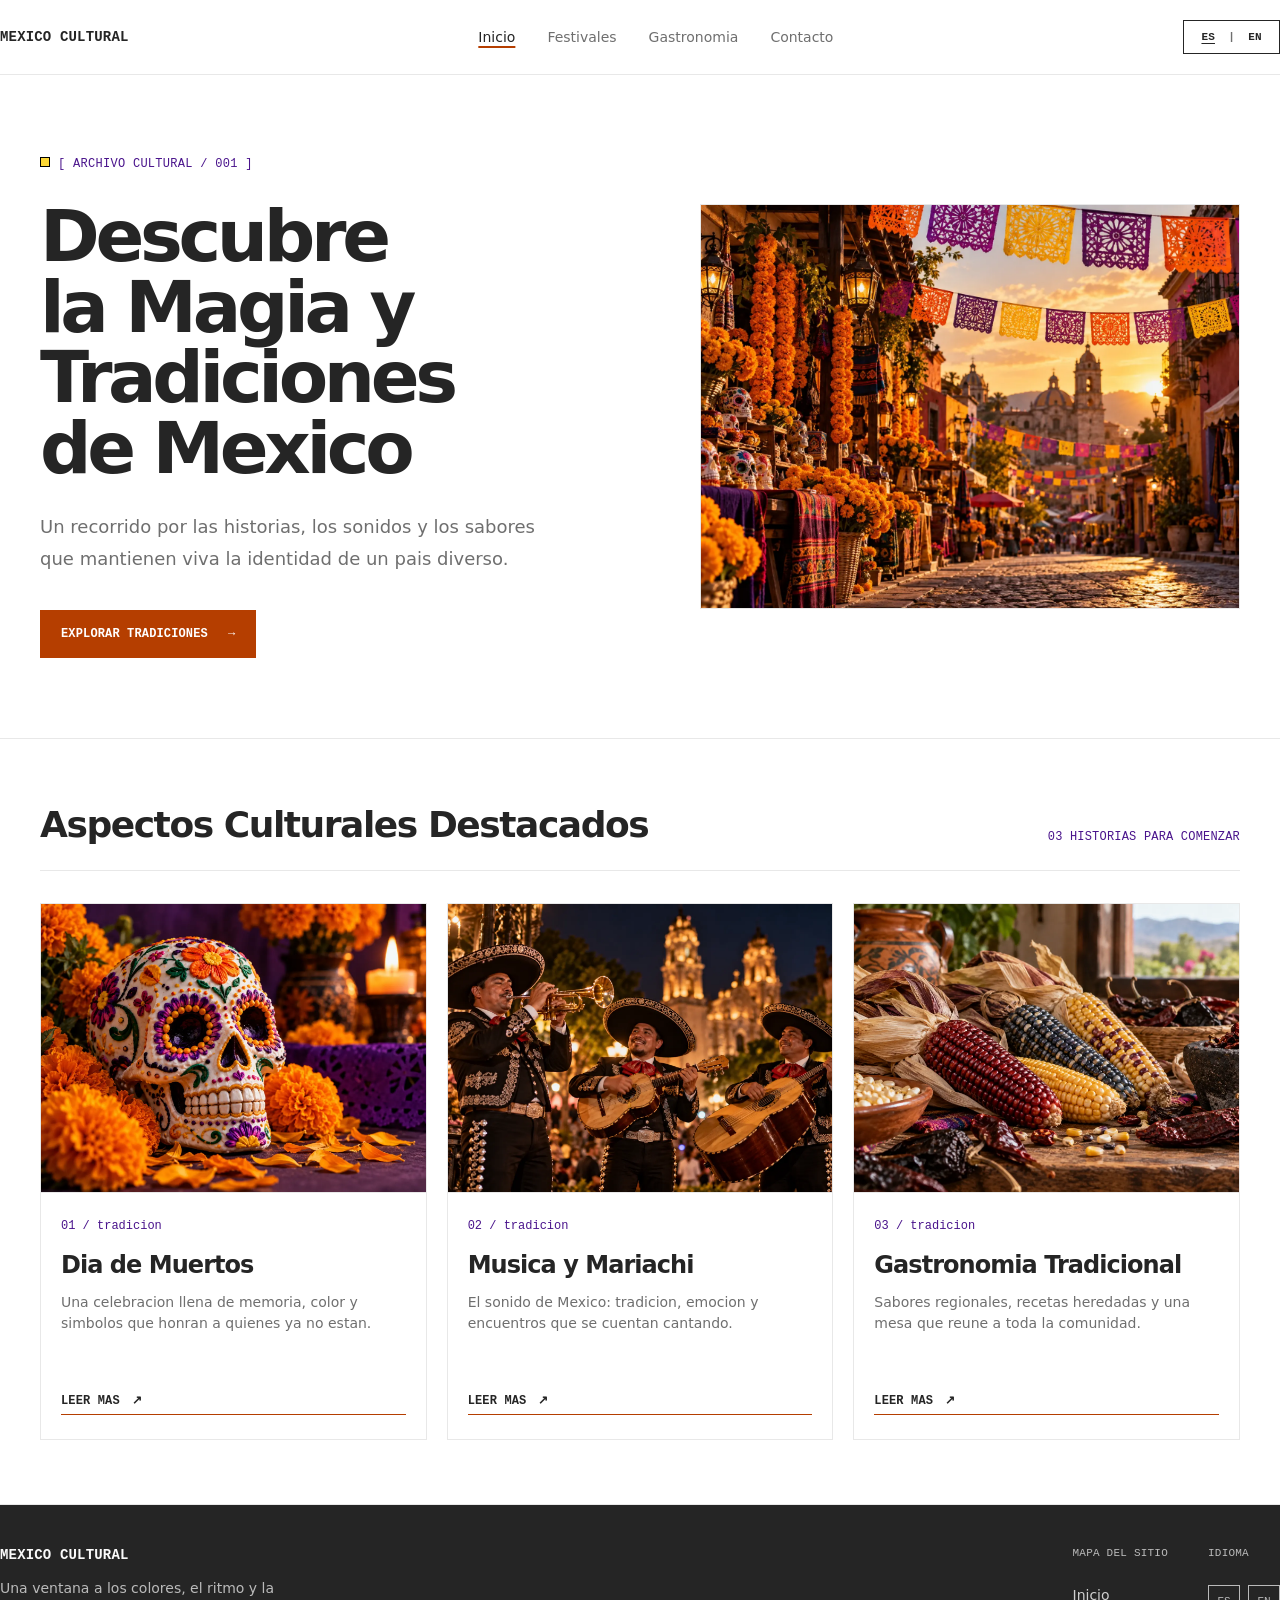
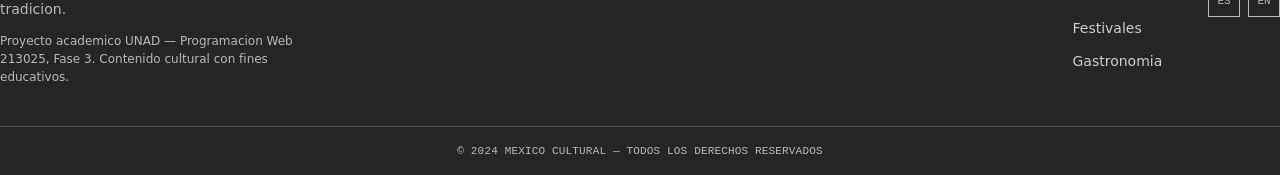
==== commit d940bda3: "fix(html): add favicon and drop invalid relative hreflang alternates Lighthouse rejected the relativ" ====
--- a/index.html
+++ b/index.html
@@ -1,13 +1,11 @@
-﻿<!DOCTYPE html>
+<!DOCTYPE html>
 <html lang="es">
 <head>
   <meta charset="UTF-8">
   <meta name="viewport" content="width=device-width, initial-scale=1.0">
   <title>Mexico: Colores, Ritmo y Tradicion</title>
   <meta name="description" content="Descubre la magia, los sonidos y los sabores de Mexico.">
-  <link rel="alternate" hreflang="es" href="index.html">
-  <link rel="alternate" hreflang="en" href="index-en.html">
-  <link rel="alternate" hreflang="x-default" href="index.html">
+  <link rel="icon" href="images/favicon.svg" type="image/svg+xml">
   <link rel="stylesheet" href="css/styles.css">
 </head>
 <body>
--- a/css/styles.css
+++ b/css/styles.css
@@ -1042,6 +1042,8 @@
 .lang-toggle a {
   display: inline-flex;
   align-items: center;
+  justify-content: center;
+  min-width: 1.5rem;
   min-height: 1.5rem;
   padding: 0 0.25rem;
   color: inherit;
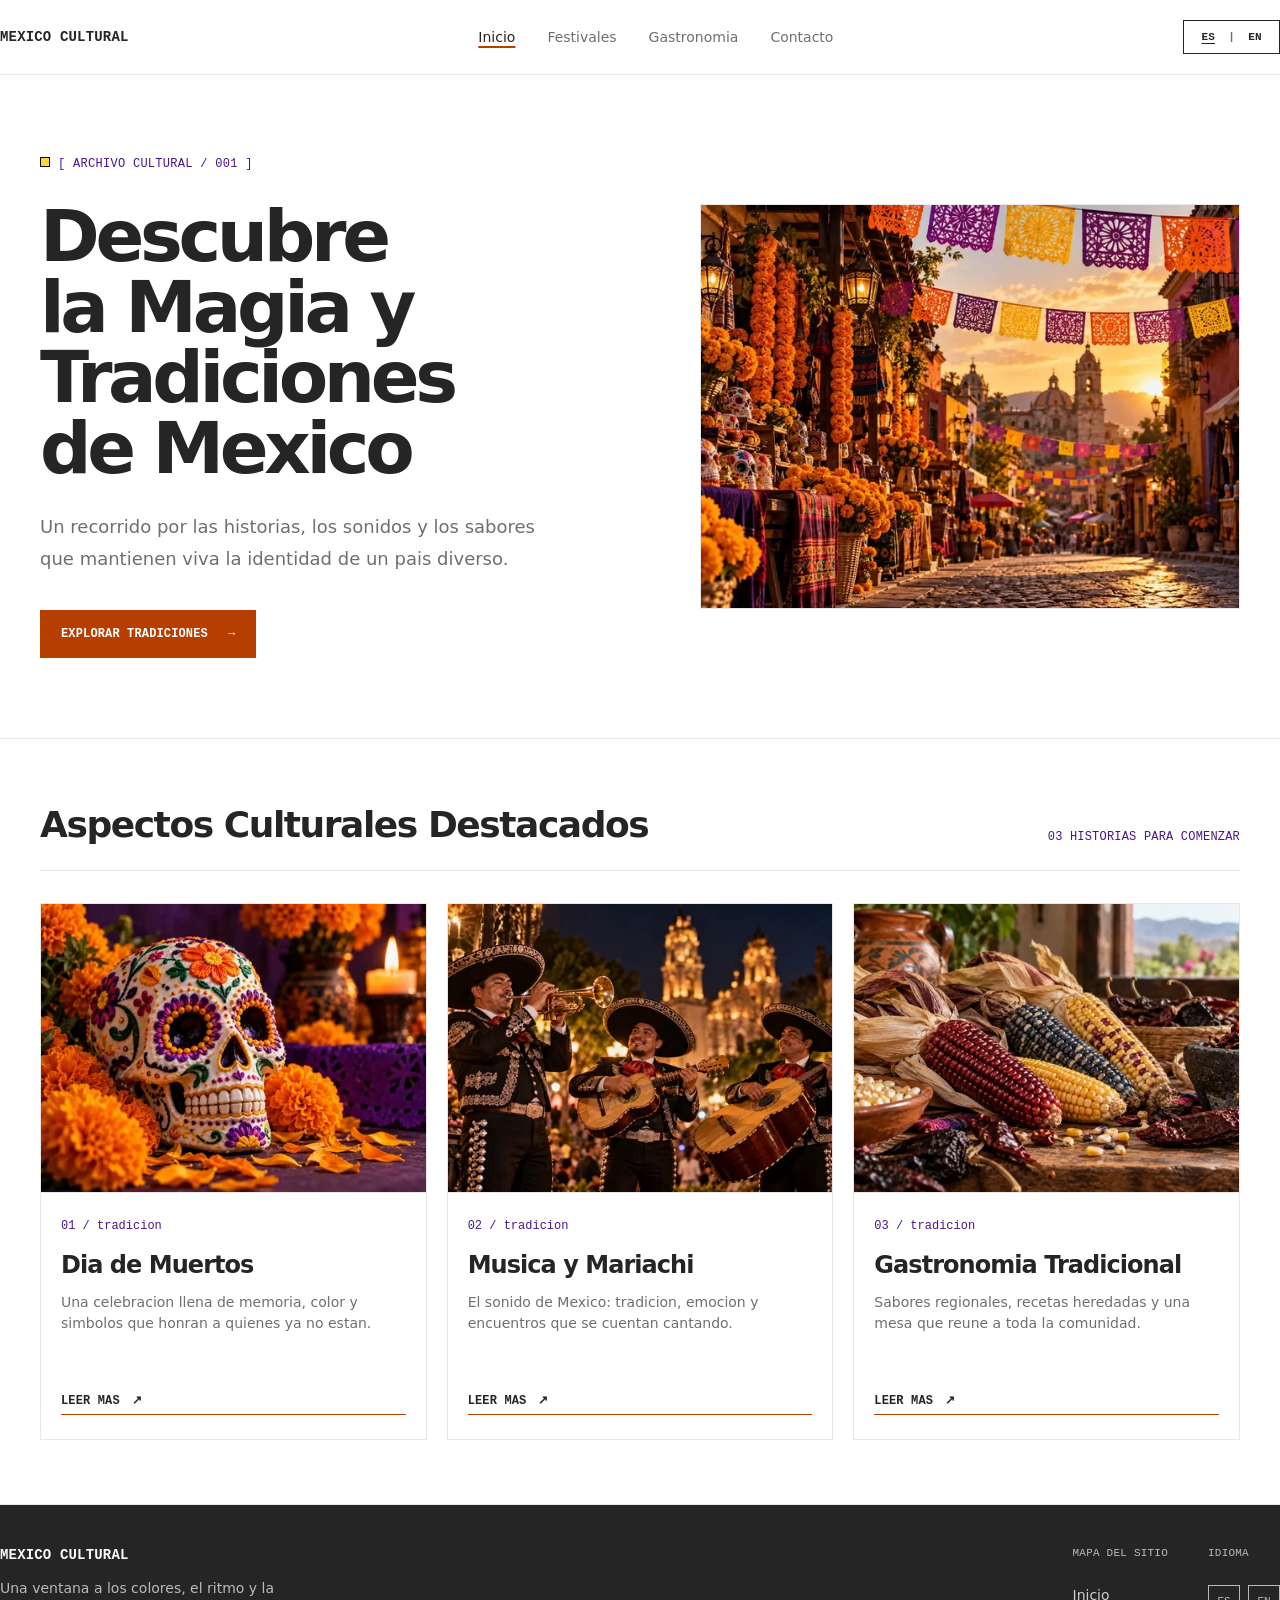
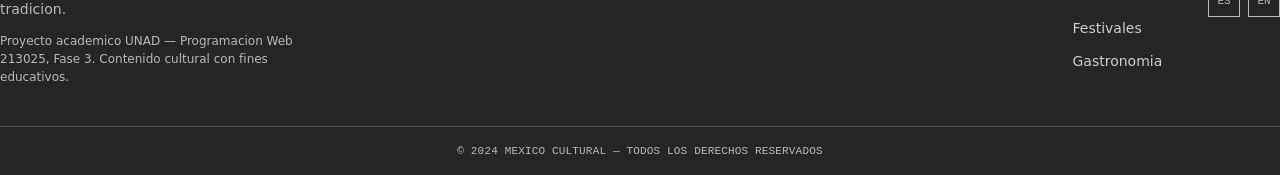
==== commit c325e481: "perf(html): serve responsive images and prioritize the LCP image" ====
--- a/index.html
+++ b/index.html
@@ -7,6 +7,7 @@
   <meta name="description" content="Descubre la magia, los sonidos y los sabores de Mexico.">
   <link rel="icon" href="images/favicon.svg" type="image/svg+xml">
   <link rel="stylesheet" href="css/styles.css">
+  <script>document.documentElement.classList.add('js');</script>
 </head>
 <body>
   <a class="skip-link" href="#contenido">Saltar al contenido</a>
@@ -43,7 +44,7 @@
           <a href="#destacados" class="btn btn-primary">Explorar Tradiciones <span aria-hidden="true">→</span></a>
         </div>
         <div class="hero-media">
-          <img src="images/hero-cultura.webp" alt="Ilustracion de papel picado, flor de cempasuchil y colores de fiesta mexicana" width="800" height="600" fetchpriority="high">
+          <img src="images/hero-cultura.webp" srcset="images/hero-cultura-480.webp 480w, images/hero-cultura-640.webp 640w, images/hero-cultura-800.webp 800w, images/hero-cultura-1200.webp 1200w, images/hero-cultura.webp 1448w" sizes="(min-width: 1024px) 540px, calc(100vw - 50px)" alt="Ilustracion de papel picado, flor de cempasuchil y colores de fiesta mexicana" width="800" height="600" fetchpriority="high">
         </div>
       </div>
     </section>
@@ -57,7 +58,7 @@
         <div class="cards-grid">
           <article class="card">
             <div class="card-media">
-              <img src="images/card-muertos.webp" alt="Calavera de azucar con cempasuchil del Dia de Muertos" width="800" height="600" loading="lazy">
+              <img src="images/card-muertos.webp" srcset="images/card-muertos-480.webp 480w, images/card-muertos-640.webp 640w, images/card-muertos-800.webp 800w, images/card-muertos-1200.webp 1200w, images/card-muertos.webp 1448w" sizes="(min-width: 1024px) 385px, (min-width: 640px) 45vw, calc(100vw - 50px)" alt="Calavera de azucar con cempasuchil del Dia de Muertos" width="800" height="600" loading="lazy">
             </div>
             <div class="card-content">
               <p class="card-meta">01 / tradicion</p>
@@ -69,7 +70,7 @@
 
           <article class="card">
             <div class="card-media">
-              <img src="images/card-mariachi.webp" alt="Siluetas de mariachis con trompetas y guitarras en fiesta" width="800" height="600" loading="lazy">
+              <img src="images/card-mariachi.webp" srcset="images/card-mariachi-480.webp 480w, images/card-mariachi-640.webp 640w, images/card-mariachi-800.webp 800w, images/card-mariachi-1200.webp 1200w, images/card-mariachi.webp 1448w" sizes="(min-width: 1024px) 385px, (min-width: 640px) 45vw, calc(100vw - 50px)" alt="Siluetas de mariachis con trompetas y guitarras en fiesta" width="800" height="600" loading="lazy">
             </div>
             <div class="card-content">
               <p class="card-meta">02 / tradicion</p>
@@ -81,7 +82,7 @@
 
           <article class="card">
             <div class="card-media">
-              <img src="images/card-gastronomia.webp" alt="Mazorca de maiz dorado simbolo de la cocina mexicana" width="800" height="600" loading="lazy">
+              <img src="images/card-gastronomia.webp" srcset="images/card-gastronomia-480.webp 480w, images/card-gastronomia-640.webp 640w, images/card-gastronomia-800.webp 800w, images/card-gastronomia-1200.webp 1200w, images/card-gastronomia.webp 1448w" sizes="(min-width: 1024px) 385px, (min-width: 640px) 45vw, calc(100vw - 50px)" alt="Mazorca de maiz dorado simbolo de la cocina mexicana" width="800" height="600" loading="lazy">
             </div>
             <div class="card-content">
               <p class="card-meta">03 / tradicion</p>
